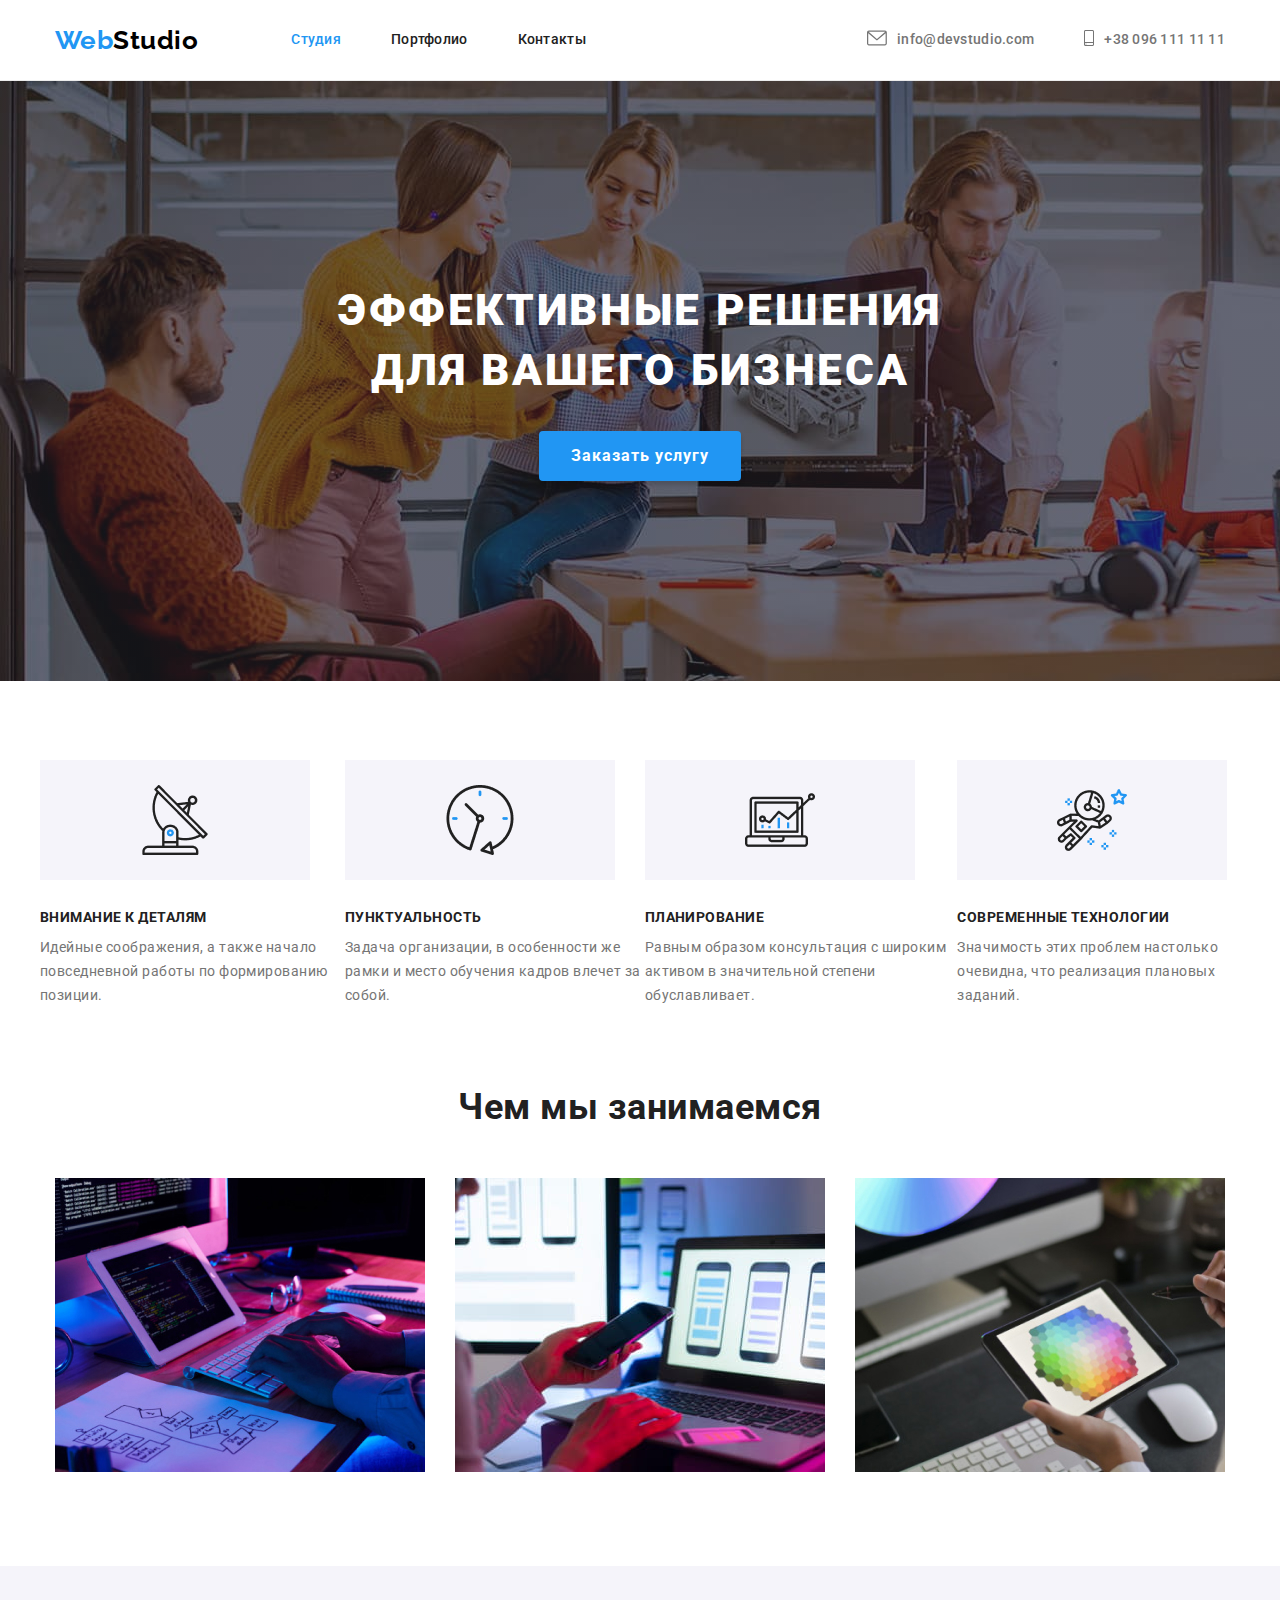
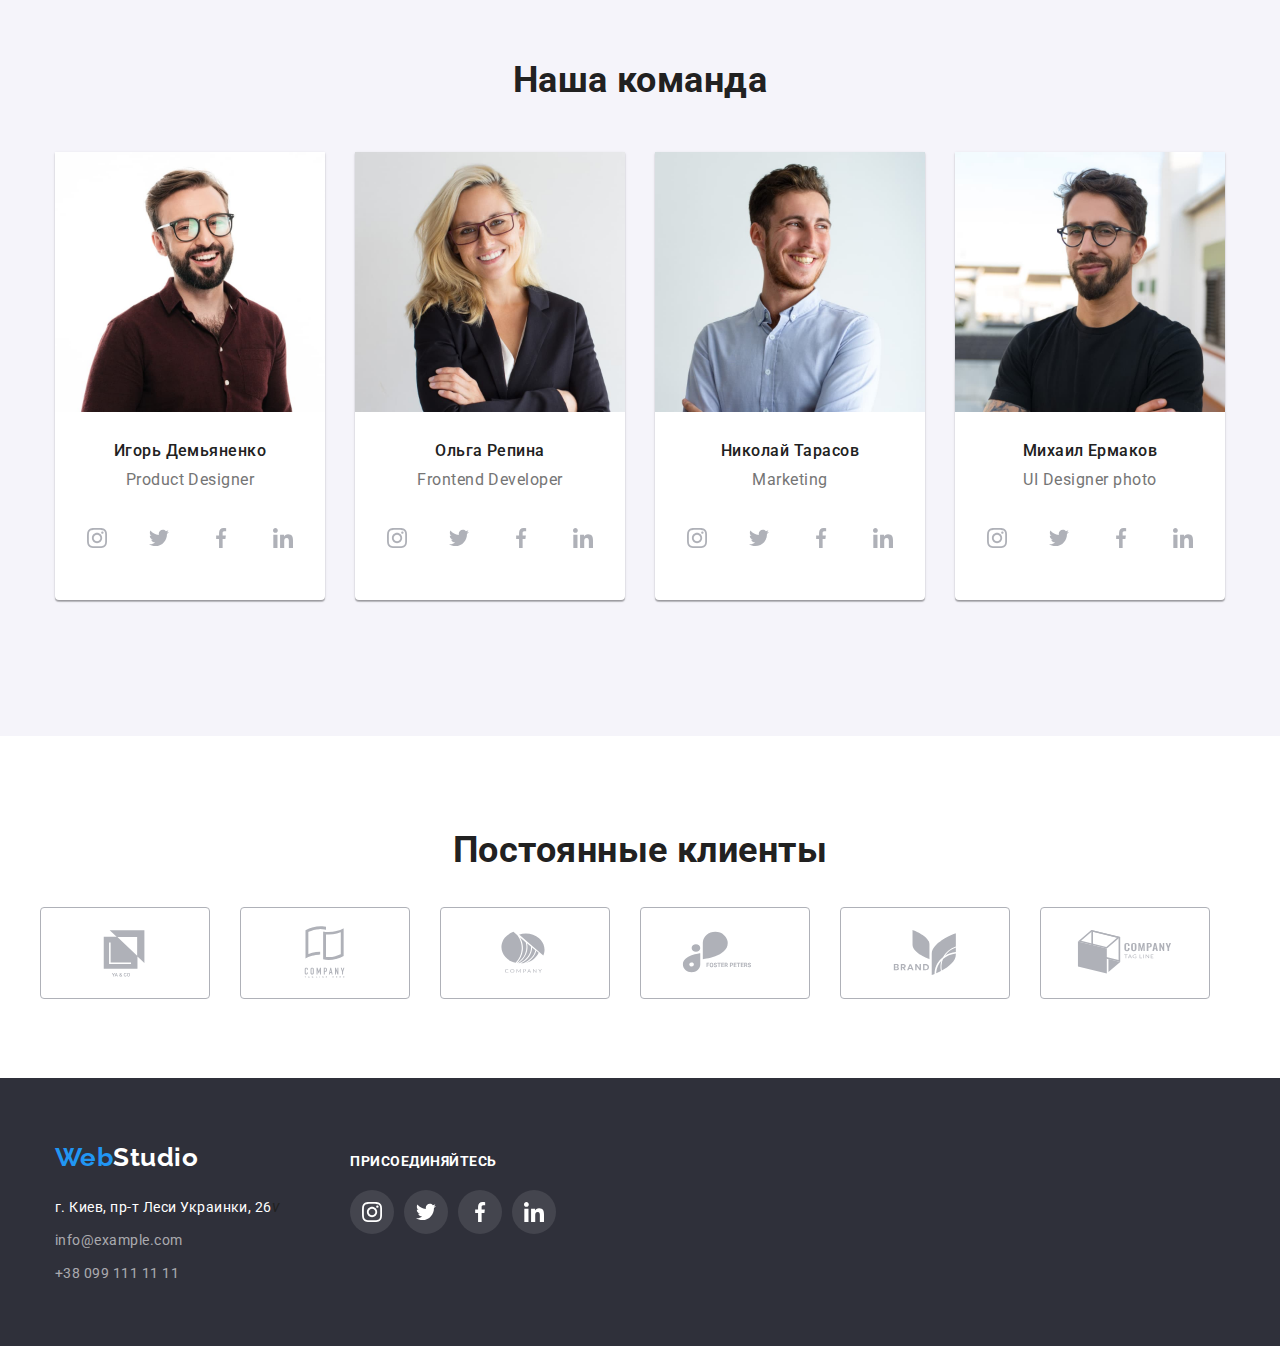
==== index.html @ 1239b646 "Initial commit" ====
<!DOCTYPE html>
<html lang="ru">
  <head>
    <meta charset="UTF-8" />
    <meta http-equiv="X-UA-Compatible" content="IE=edge" />
    <meta name="viewport" content="width=device-width, initial-scale=1.0" />

    <link rel="preconnect" href="https://fonts.googleapis.com" />
    <link rel="preconnect" href="https://fonts.gstatic.com" crossorigin />
    <link
      href="https://fonts.googleapis.com/css2?family=Raleway:wght@700&family=Roboto:wght@400;500;700;900&display=swap"
      rel="stylesheet"
    />
    <link
      rel="stylesheet"
      href="https://cdnjs.cloudflare.com/ajax/libs/modern-normalize/1.0.0/modern-normalize.min.css"
    />
    <link rel="stylesheet" href="./css/styles.css" />
    <title>goit-markup-hw-04</title>
  </head>

  <body>
    
    <!-- HEADER-->
    <header class="page-header">
      <div class="container main-nav">
        <nav class="main-nav">
          <a href="./" class="logo">
            <!-- <img src="./images/WebStudio.svg" alt="логотип"> -->
            Web<span class="logo-color">Studio</span>
          </a>

          <ul class="side-nav">
            <li class="nav-list">
              <a class="link current" href="./">Студия</a>
            </li>
            <li class="nav-list">
              <a class="link" href="./portfolio.html">Портфолио</a>
            </li>
            <li class="nav-list"><a class="link" href="">Контакты</a></li>
          </ul>
        </nav>
        <ul class="login-nav">
          <li class="item login">
            <a href="mailto:info@devstudio.com" class="login-link">
              <svg width="20" height="16" class="icon-mail">
                <use href="./images/icons.svg#envelope-hover"></use>
              </svg>
            </a>
            <a class="link mail" href="mailto:info@devstudio.com"
              >info@devstudio.com</a
            >
          </li>
          <li class="item login">
            <a href="tel:+380961111111" class="login-link">
              <svg width="10" height="16" class="icon-mail">
                <use href="./images/icons.svg#smartphone"></use>
              </svg>
            </a>
            <a class="link mail" href="tel:+380961111111">+38 096 111 11 11</a>
          </li>
        </ul>
      </div>
    </header>
    <!-- MAIN SECTION-->

    <main>
      <!-- hero -->

      <section class="hero background">
        <div class="container">
          <h1 class="hero-title">Эффективные решения для вашего бизнеса</h1>
          <button class="button primary" type="button">Заказать услугу</button>
          
        </div>
      </section>

      <!-- ADVANTAGES SECTION-->
      <section class="advantages section">
        <h2 hidden>Преемущества</h2>
        <div class="container">
          <ul class="advatages-list">
            <li class="item-adv-list">
              <h3 class="advantages-title">Внимание к деталям</h3>
              <p class="advantages-par">
                Идейные соображения, а также начало повседневной работы по
                формированию позиции.
              </p>
            </li>
            <li class="item-adv-list time">
              <h3 class="advantages-title">Пунктуальность</h3>
              <p class="advantages-par">
                Задача организации, в особенности же рамки и место обучения
                кадров влечет за собой.
              </p>
            </li>
            <li class="item-adv-list diagram">
              <h3 class="advantages-title">Планирование</h3>
              <p class="advantages-par">
                Равным образом консультация с широким активом в значительной
                степени обуславливает.
              </p>
            </li>
            <li class="item-adv-list cosmos">
              <h3 class="advantages-title">Современные технологии</h3>
              <p class="advantages-par">
                Значимость этих проблем настолько очевидна, что реализация
                плановых заданий.
              </p>
            </li>
          </ul>
        </div>
      </section>

      <!-- pictures section-->

      <section class="do section">
        <div class="container">
          <h2 class="section-title">Чем мы занимаемся</h2>
          <ul class="section-list">
            <li class="item">
              <img src="./images/box1.jpg" width="370" alt="кодинг" />
            </li>
            <li class="item">
              <img src="./images/box2.jpg" width="370" alt="Планирование" />
            </li>
            <li class="item">
              <img src="./images/box3.jpg" width="370" alt="дизайн" />
            </li>
          </ul>
        </div>
      </section>

      <!-- team section-->

      <section class="team section">
        <div class="container">
          <h2 class="section-title">Наша команда</h2>
          <ul class="team-list">
            <li class="team-item">
              <img
                src="./images/photo1.jpg"
                width="270"
                height="260"
                alt="фото дизайнера"
              />
              <div class="team-card">
                <h3 class="team-title">Игорь Демьяненко</h3>
                <p class="team-par">Product Designer</p>
                <ul class="team-list">
                  <li class="team-list-item"> 
                    <a href="" class ="team-link">
                    <svg width = "20" height = "20" class="team-soc-icons">
                    <use class="team-icon" href="./images/icons.svg#instagram-2"></use>
                  </svg
                  ></a>
                </li>
                <li class="team-list-item">
                <a href="" class ="team-link">
                  <svg width = "20" height = "20" class="team-soc-icons">
                  <use class="team-icon" href="./images/icons.svg#twitter-1"></use>
                </svg
                ></a>
              </li>
              <li class="team-list-item">
              <a href="" class ="team-link">
                <svg width = "20" height = "20" class="team-soc-icons">
                <use class="team-icon" href="./images/icons.svg#facebook-1"></use>
              </svg
              ></a>
            </li>
            <li class="team-list-item">
            <a href="" class ="team-link">
              <svg width = "20" height = "20" class="team-soc-icons">
              <use class="team-icon" href="./images/icons.svg#linkedin-1"></use>
            </svg
            ></a>
          </li>
                </ul>            
                
              </div>
            </li>

            <li class="team-item">
              <img
                src="./images/photo2.jpg"
                width="270"
                alt="фото фрон-ендера"
              />
              <div class="team-card">
                <h3 class="team-title">Ольга Репина</h3>
                <p class="team-par">Frontend Developer</p>
                <ul class="team-list">
                  <li class="team-list-item"> 
                    <a href="" class ="team-link">
                    <svg width = "20" height = "20" class="team-soc-icons">
                    <use class="team-icon" href="./images/icons.svg#instagram-2"></use>
                  </svg
                  ></a>
                </li>
                <li class="team-list-item">
                <a href="" class ="team-link">
                  <svg width = "20" height = "20" class="team-soc-icons">
                  <use class="team-icon" href="./images/icons.svg#twitter-1"></use>
                </svg
                ></a>
              </li>
              <li class="team-list-item">
              <a href="" class ="team-link">
                <svg width = "20" height = "20" class="team-soc-icons">
                <use class="team-icon" href="./images/icons.svg#facebook-1"></use>
              </svg
              ></a>
            </li>
            <li class="team-list-item">
            <a href="" class ="team-link">
              <svg width = "20" height = "20" class="team-soc-icons">
              <use class="team-icon" href="./images/icons.svg#linkedin-1"></use>
            </svg
            ></a>
          </li>
                </ul>    
              </div>
            </li>

            <li class="team-item">
              <img
                src="./images/photo3.jpg"
                width="270"
                alt="фото маркетолога"
              />
              <div class="team-card">
                <h3 class="team-title">Николай Тарасов</h3>
                <p class="team-par">Marketing</p>
                <ul class="team-list">
                  <li class="team-list-item"> 
                    <a href="" class ="team-link">
                    <svg width = "20" height = "20" class="team-soc-icons">
                    <use class="team-icon" href="./images/icons.svg#instagram-2"></use>
                  </svg
                  ></a>
                </li>
                <li class="team-list-item">
                <a href="" class ="team-link">
                  <svg width = "20" height = "20" class="team-soc-icons">
                  <use class="team-icon" href="./images/icons.svg#twitter-1"></use>
                </svg
                ></a>
              </li>
              <li class="team-list-item">
              <a href="" class ="team-link">
                <svg width = "20" height = "20" class="team-soc-icons">
                <use class="team-icon" href="./images/icons.svg#facebook-1"></use>
              </svg
              ></a>
            </li>
            <li class="team-list-item">
            <a href="" class ="team-link">
              <svg width = "20" height = "20" class="team-soc-icons">
              <use class="team-icon" href="./images/icons.svg#linkedin-1"></use>
            </svg
            ></a>
          </li>
                </ul>            
                
              </div>
            </li>

            <li class="team-item">
              <img
                src="./images/photo4.jpg"
                width="270"
                alt="фото интерфейс дизайнера"
              />
              <div class="team-card">
                <h3 class="team-title">Михаил Ермаков</h3>
                <p class="team-par">UI Designer photo</p>
                <ul class="team-list">
                  <li class="team-list-item"> 
                    <a href="" class ="team-link">
                    <svg width = "20" height = "20" class="team-soc-icons">
                    <use class="team-icon" href="./images/icons.svg#instagram-2"></use>
                  </svg
                  ></a>
                </li>
                <li class="team-list-item">
                <a href="" class ="team-link">
                  <svg width = "20" height = "20" class="team-soc-icons">
                  <use class="team-icon" href="./images/icons.svg#twitter-1"></use>
                </svg
                ></a>
              </li>
              <li class="team-list-item">
              <a href="" class ="team-link">
                <svg width = "20" height = "20" class="team-soc-icons">
                <use class="team-icon" href="./images/icons.svg#facebook-1"></use>
              </svg
              ></a>
            </li>
            <li class="team-list-item">
            <a href="" class ="team-link">
              <svg width = "20" height = "20" class="team-soc-icons">
              <use class="team-icon" href="./images/icons.svg#linkedin-1"></use>
            </svg
            ></a>
          </li>
                </ul>            
                
              </div>
              
            </li>
          </ul>
        </div>
      </section>
    </main>

   
    <!-- clients -->

    <section class="clients section">
      <div class="container">
        <h2 class="section-title">Постоянные клиенты</h2>
        <ul class="clients-list">
          <li class="clients-list-item">
            <a class="clients-link" href=""
              ><svg class = "clients-logo-icon" width="106" height="60">
                <use href="images/icons.svg#logo"></use></svg
            ></a>
          </li>
          <li class="clients-list-item">
            <a class="clients-link" href=""
              ><svg class = "clients-logo-icon" width="106" height="60">
                <use href="images/icons.svg#logo-1"></use></svg
            ></a>
          </li>
          <li class="clients-list-item">
            <a class="clients-link" href=""
              ><svg class = "clients-logo-icon" width="106" height="60">
                <use href="images/icons.svg#logo-2"></use></svg
            ></a>
          </li>
          <li class="clients-list-item">
            <a class="clients-link" href=""
              ><svg class = "clients-logo-icon" width="106" height="60">
                <use href="images/icons.svg#logo-3"></use></svg
            ></a>
          </li>
          <li class="clients-list-item">
            <a class="clients-link" href=""
              ><svg class = "clients-logo-icon" width="106" height="60">
                <use href="images/icons.svg#logo-4"></use></svg
            ></a>
          </li>
          <li class="clients-list-item">
            <a class="clients-link" href=""
              ><svg class = "clients-logo-icon" width="106" height="60">
                <use href="images/icons.svg#logo-5"></use></svg
            ></a>
          </li>
        </ul>
      </div>
    </section>

    <!-- adress section-->

    <footer class="footer">
      <div class="container footer-address">
        <div class="foooter-address-cont">
          <a class="footer-logo" href="/">
            Web<span class="footer-color">Studio</span>
            <!-- <img src="./images/WebStudio.svg" alt="logo"> -->
          </a>
          <address>
            <ul class="footer-title">
              <li class="footer-list">
                <a
                  class="link"
                  href="https://goo.gl/maps/xrUxvXRaoUCYZm5W7"
                  target="_blank"
                  rel="noopener noreferrer"
                >
                  г. Киев, пр-т Леси Украинки, 26</a
                >v
              </li>
              <li class="footer-list">
                <a class="link mail-footer" href="mailto:info@example.com"
                  >info@example.com</a
                >
              </li>
              <li class="footer-list">
                <a class="link mail-footer" href="tel:+380991111111"
                  >+38 099 111 11 11</a
                >
              </li>
            </ul>
          </address>
        </div>
        <div class="footer-soc">        
          <h3 class="advantages-title white">присоединяйтесь</h3>
          <ul class="footer-soc-list">
            <li class="footer-soc-item">
              <a class="footer-soc-link" href="">
                <svg class="footer-soc-icon white" width = "20">
                  <use href = "images/icons.svg#instagram-2"></use>
                </svg>
              </a>
            </li>
            <li class="footer-soc-item">
              <a class="footer-soc-link" href="">
                <svg class="footer-soc-icon white" width = "20">
                  <use href = "images/icons.svg#twitter-1"></use>
                </svg>
              </a>
            </li>
            <li class="footer-soc-item">
              <a class="footer-soc-link" href="">
                <svg class="footer-soc-icon white" width = "20">
                  <use href = "images/icons.svg#facebook-1"></use>
                </svg>
              </a>
            </li>
            <li class="footer-soc-item">
              <a class="footer-soc-link" href="">
                <svg class="footer-soc-icon white" width = "20">
                  <use href = "images/icons.svg#linkedin-1"></use>
                </svg>
              </a>
            </li>
          </ul>
        </div>
        
      </div>
  
    </footer>
  </body>
</html>
---- css/styles.css ----
:root {
  --primary-text-color: #212121;
  --accent-color: #2196f3;
  --secondary-text-color: #757575;
  --banner-color: #2f303a;
  --secondary-banner-color: #f5f4fa;
  --unactive-color: #AFB1B8;
  
}

::selection {
  color: #ffffff;
  background-color: #2196f3;
}

body {
  background-color: #ffffff;
  color: var(--primary-text-color);
  font-family: 'Roboto', sans-serif;
  letter-spacing: 0.03em;
}

ul {
  list-style: none;
  padding: 0;
  margin: 0;
}

h1,
h2,
h3,
h4,
h5,
h6,
p {
  margin: 0;
  padding: 0;
}

img {
  display: block;
}

.link {
  text-decoration: none;
}

.container {
  width: 1200px;
  margin-left: 0;
  margin-right: 0;
  margin: auto;
  padding-right: 15px;
  padding-left: 15px;
}


.section {
  padding-bottom: 94px;
  padding-top: 94px;
}

img {
  display: block;
}

/* site nav */

.page-header {
  border-bottom: 1px solid #ececec;
}

.background {
  margin-right: 0;
  margin-left: 0;
  margin: auto;
  max-width: 1600px;
  height: 600px;
  background-image: linear-gradient(
      rgba(47, 48, 58, 0.4),
      rgba(47, 48, 58, 0.4)
    ),
    url(../images/team-banner.jpg);
}

.main-nav {
  display: flex;
  align-items: center;
}

.side-nav {
  display: flex;
  margin-left: 93px;
}

.side-nav .nav-list + .nav-list {
  margin-left: 50px;
}

.side-nav .link {
  display: block;

  color: var(--primary-text-color);
  text-decoration: none;
  font-size: 14px;
  font-weight: 500;
  line-height: 1.14;
  letter-spacing: 0.02em;
  padding-top: 32px;
  padding-bottom: 32px;
}

.side-nav .link.current {
  color: var(--accent-color);
}

.side-nav .link:hover,
.link:focus {
  color: var(--accent-color);
}

/* login-nav */

.login-nav {
  display: flex;
  margin-left: auto;
  align-items: center;
}

.login-nav .item + .item {
  margin-left: 50px;
}

.login-nav .mail {
  color: var(--secondary-text-color);
  text-decoration: none;
  font-weight: 500;
  font-size: 14px;
  line-height: 1.14;
  letter-spacing: 0.02em;
}


.login-nav .link:hover,
.login-nav .link:focus {
  color: var(--accent-color);
  fill: #2196f3;
}

.login-link:hover .icon-mail,
.login-link:focus .icon-mail {
  fill: var(--accent-color);
}

  .login-nav > .item {
    display: flex;
    align-items: center;
  }
  
  .login-nav .link {
    padding-top: 22px;
    padding-bottom: 22px;
  }
  
.login-link {
  margin-right: 10px;
}


/* HERO */

.background {
  margin-right: 0;
  margin-left: 0;
  margin: auto;
  max-width: 1600px;
  height: 600px;
  background-image: linear-gradient(
      rgba(47, 48, 58, 0.4),
      rgba(47, 48, 58, 0.4)
    ),
    url(../images/team-banner.jpg);
}

.hero {
  text-align: center;
  padding-top: 200px;
  padding-bottom: 200px;
  margin-top: 0px;
  margin-bottom: 0px;
}

.hero-title {
  max-width: 696px;

  color: #ffffff;
  font-weight: 900;
  font-size: 44px;
  line-height: 1.36;
  text-align: center;
  letter-spacing: 0.06em;
  text-transform: uppercase;
  margin: 0 auto;
}





.icon-mail {
  fill: var(--secondary-text-color);
}


/* advantages */

.item-adv-list::before {
  content: '';
  display: flex;
  background-color: #f5f4fa;
  width: 270px;
  height: 120px;
  margin-bottom: 30px;
  background-image: url(../images/antenna.png);
  background-size: 70px;
  background-repeat: no-repeat;
  background-position: center;
}

.item-adv-list.diagram::before {
  background-image: url(../images/diagram.png);
}

.item-adv-list.time::before {
  background-image: url(../images/clock.png);
}

.item-adv-list.cosmos::before {
  background-image: url(../images/astronaut.png);
}

.advatages-list {
  display: flex;
  margin: -15px;
}

.advatages-list .item {
  /* margin-right: 30px; */
  max-height: 101px;

  width: calc((100% - 3 * 30px) / 4);
  margin: 15px;
  /* background-color: tomato; */
}

.advantages-title {
  color: var(--primary-text-color);
  font-weight: 700;
  font-size: 14px;
  line-height: 1.14;
  text-transform: uppercase;
}

.advantages-par {
  color: var(--secondary-text-color);
  font-size: 14px;
  line-height: 1.71;
  margin-top: 10px;
}

/* what we do section */

.do {
  padding-top: 0;
}

.section-title {
  font-weight: 700;
  font-size: 36px;
  line-height: 1.16;
  text-align: center;
  margin-bottom: 50px;
}

.section-list {
  display: flex;
}


.section-list {
  display: flex;
  margin: -15px;
}

 .section-list .item {
  width: calc((100% - 2 * 30px) / 3);
  margin: 15px;
}

/* team */

.team {
  background-color: var(--secondary-banner-color);
  /* filter: drop-shadow(0px 4px 4px rgba(0, 0, 0, 0.25)); */
}

.team .team-item {
  background-color: #ffffff;
  box-shadow: 0px 1px 3px rgba(0, 0, 0, 0.12), 0px 1px 1px rgba(0, 0, 0, 0.14),
    0px 2px 1px rgba(0, 0, 0, 0.2);
  border-radius: 0px 0px 4px 4px;
}

.team-list {
  display: flex;
  justify-content: center;
  margin-top: 28px;
  margin-bottom: 42px;

}
.team-list-item + .team-list-item {
  margin-left: 22px;
}

.team-link{
  display: flex;
  align-items: center;
  justify-content: center;
  background-color: transparent;
  width: 40px;
  height: 40px;
  border-radius: 50%;
}

.team-link:hover,
.team-link:focus{
  background-color: var(--accent-color);
}

.team-link:hover .team-soc-icons {
  fill: #ffffff;
}

.team-list .team-item + .team-item {
  margin-left: 30px;
}

.team-title {
  color: var(--primary-text-color);

  font-weight: 500;
  font-size: 16px;
  line-height: 1.18;
  text-align: center;
  margin-bottom: 10px;
}

.team-par {
  color: var(--secondary-text-color);
  font-size: 16px;
  line-height: 1.18;
  text-align: center;
}

.team-card {
  padding-top: 30px;
  /* padding-bottom: 30px; */
}

.team-icon {
  fill: var(--unactive-color);
}

.team-link:hover .team-icon,
.team-link:focus .team-icon {
  fill: #ffffff;
}


/* clients */

.clients-list {
  display: flex;
  margin: -15px;
  /* margin-right: 215px;
  margin-left: 215px; */
 

}

.clients-list-item {
  /* border: 1px solid #AFB1B8;
  border-radius: 4px; */
  flex-basis: calc(100% - (5*30px) / 6);
  /* margin: 15px; */
  /* padding: 16px 32px; */
}

.clients-link {
  display: flex;
  border: 1px solid #AFB1B8;
  border-radius: 4px;
  width: 170px;
  height: 92px;
  justify-content: center;
  align-items: center;
}


.clients-logo-icon {
  fill: var(--unactive-color);
}

.clients-link:hover .clients-logo-icon,
.clients-link:focus .clients-logo-icon {
  fill: var(--accent-color);
  transform: scale(1.05);
}

.clients-link:hover,
.clients-link:focus  {
  display: flex;
  border: 1px solid var(--accent-color);
  border-radius: 4px;
  width: 170px;
  height: 92px;
}

/* footer */

.footer {
  background-color: var(--banner-color);
}

.footer {
  padding-top: 60px;
  padding-bottom: 60px;
}

.footer-address {
  display: flex;
  align-items: baseline;
}

.footer-logo {
  display: inline-block;
  color: var(--accent-color);

  text-decoration: none;
  font-family: 'Raleway';
  font-weight: 700;
  font-size: 26px;
  line-height: 1.49;
  margin-bottom: 20px;
}

.footer-color {
  color: #ffffff;

  text-decoration: none;
  font-family: 'Raleway';
  font-weight: 700;
  font-size: 26px;
  line-height: 1.19;
}

.foooter-address-cont{
  margin-right: 70px;
}

.footer-title .link:hover,
.footer-title .link:focus {
  color: var(--accent-color);
}


.footer-title .link {
  color: #ffffff;

  text-decoration: none;
  font-style: normal;
  font-size: 14px;
  line-height: 1.71;
}



.footer-title .footer-list + .footer-list {
  margin-top: 9px;
}

.footer-title .mail-footer {
  color: rgba(255, 255, 255, 0.6);
}

.white {
color: #ffffff;
fill: #ffffff;
}

.footer-soc-list{
  display: flex;
}


.footer-soc-item {
  display: flex;
  margin-top: 20px;
}

.footer-soc-link{
  display: flex;
  width: 44px;
  height: 44px;
  background-color: rgba(255, 255, 255, 0.1);
  border-radius: 50%;
  justify-content: center;
  align-items: center;
  }

.footer-soc-link:hover,
.footer-soc-link:focus {
background-color: var(--accent-color);
}

  .footer-soc-item + .footer-soc-item {
    margin-left: 10px;
  }
  

.footer-soc-link + .footer-soc-link {
    margin-left: 10px;
  }



/* portfolio css */

/* button-nav */

.button-nav {
  display: flex;
  justify-content: center;
  margin-bottom: 50px;
}

.button-nav .item + .item {
  margin-left: 8px;
}

/* image section */

.card {
  border: 1px solid #eeeeee;
  padding: 24px 20px;
  border-top: 0;
}


.flex-item:hover,
.flex-item:hover {
  box-shadow: 0px 1px 1px rgba(0, 0, 0, 0.12), 0px 4px 4px rgba(0, 0, 0, 0.06), 1px 2px 6px rgba(0, 0, 0, 0.16);

}


.image-title {
  color: var(--primary-text-color);

  font-weight: 700;
  font-size: 18px;
  line-height: 2;
  letter-spacing: 0.06em;
  margin-bottom: 4px;
}

.image-subtitle {
  color: var(--secondary-text-color);

  font-size: 16px;
  line-height: 1.88;
}

.image-list {
  display: flex;
  flex-wrap: wrap;
  margin: -15px;
}

.image-list .flex-item {
  flex-basis: (100% / 9 - 240px) ;
  /* background-color: tomato; */
  margin: 15px;
}

/* logo */

.logo {
  color: var(--accent-color);

  text-decoration: none;
  font-family: 'Raleway';
  font-weight: 700;
  font-size: 26px;
  line-height: 1.19;
}

.logo-color {
  color: #000000;
}

/* buttons */

.button {
  background-color: var(--accent-color);
  color: #ffffff;
  box-shadow: 0px 4px 4px rgba(0, 0, 0, 0.15);
  border-radius: 4px;
  border: 0;

  height: 50px;
  min-width: 200px;
  padding: 10px 32px 10px 32px;
  vertical-align: middle;
  text-align: center;
  margin: 0 auto;
  margin-top: 30px;

  font-weight: 700;
  font-size: 16px;
  line-height: 1.88;
  letter-spacing: 0.06em;
}

.button-secondary {
  padding: 6px 22px;

  font-family: 'Roboto';
  font-style: normal;
  font-weight: 500;
  font-size: 16px;
  line-height: 1.62;
  text-align: center;
  letter-spacing: 0.03em;
  background: #f5f4fa;
  border-radius: 4px;
  border: 0;
}

.primary:hover,
.primary:focus {
  background-color: #188ce8;
  cursor: pointer;
}

.button-secondary:hover,
.button-secondary:focus {
  background-color: var(--accent-color);
  color: #ffffff;
  cursor: pointer;
  box-shadow: 0px 3px 1px rgba(0, 0, 0, 0.1), 0px 1px 2px rgba(0, 0, 0, 0.08), 0px 2px 2px rgba(0, 0, 0, 0.12);
}
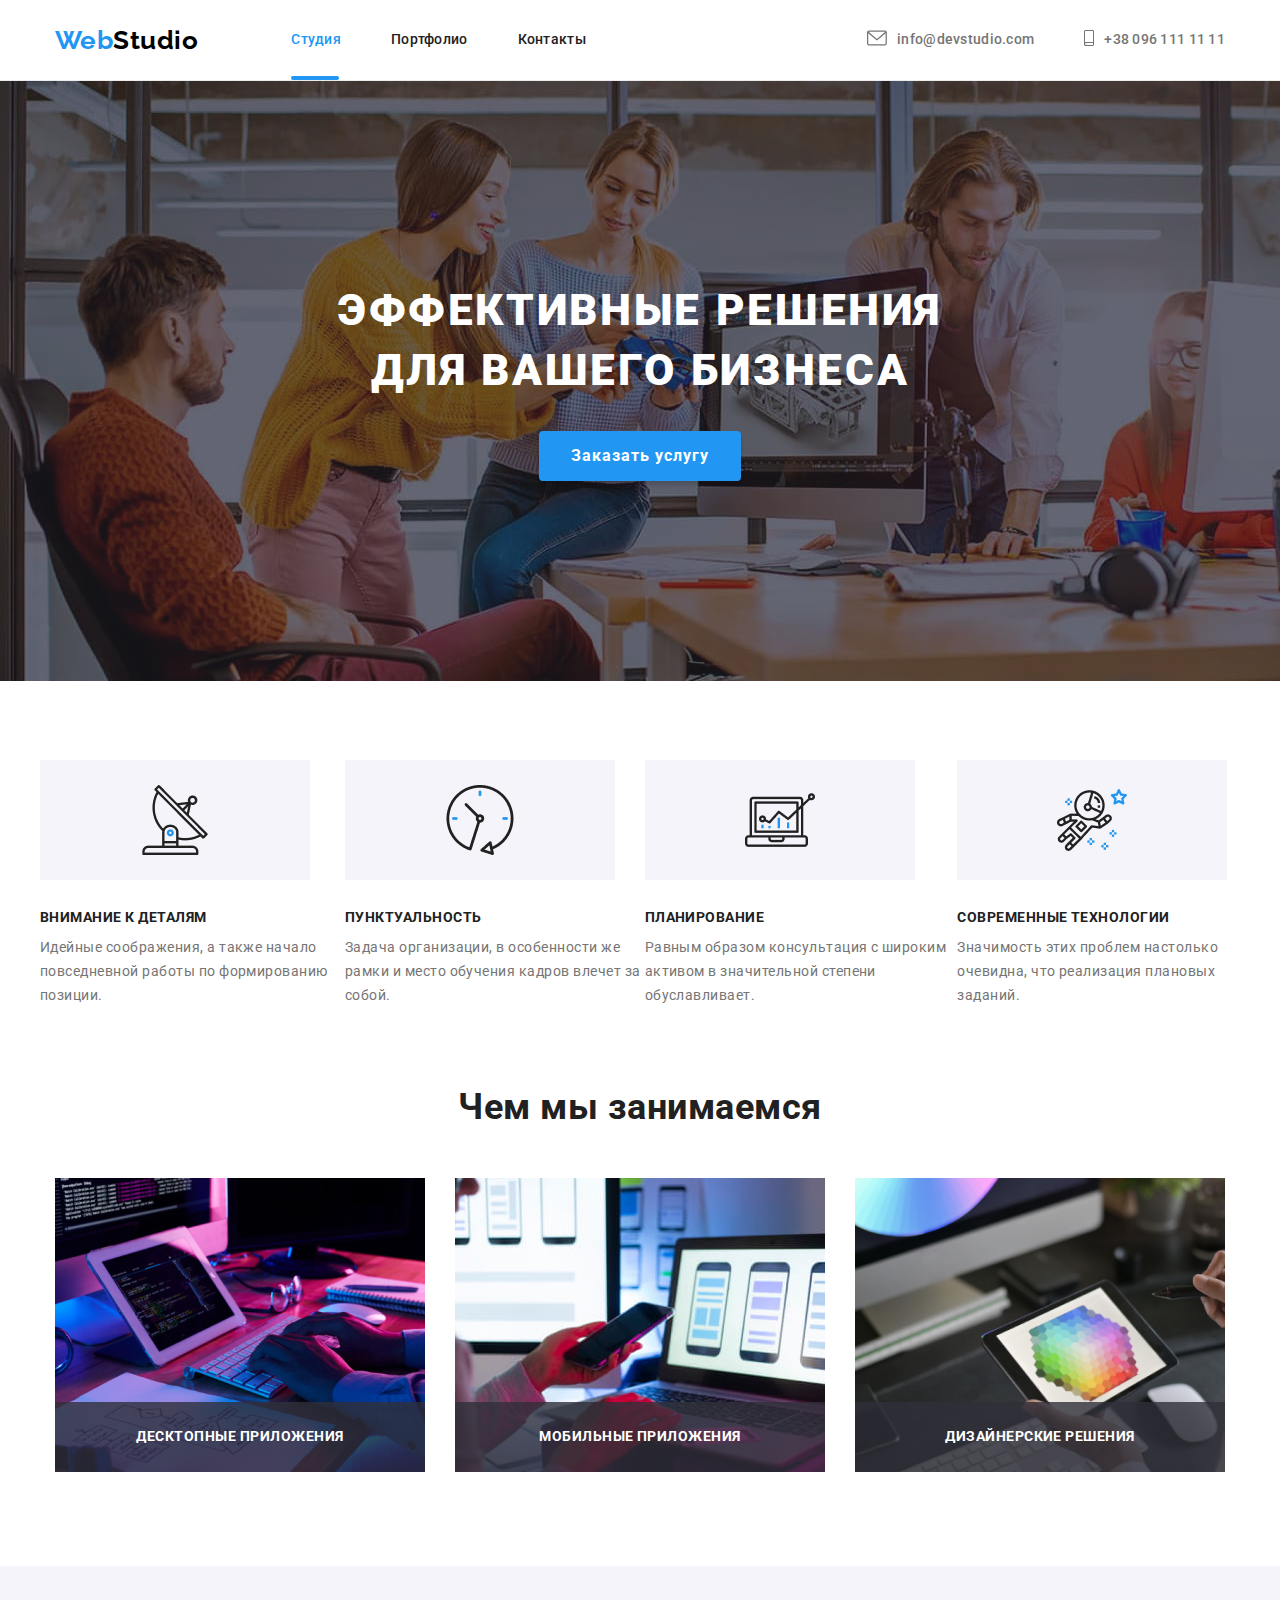
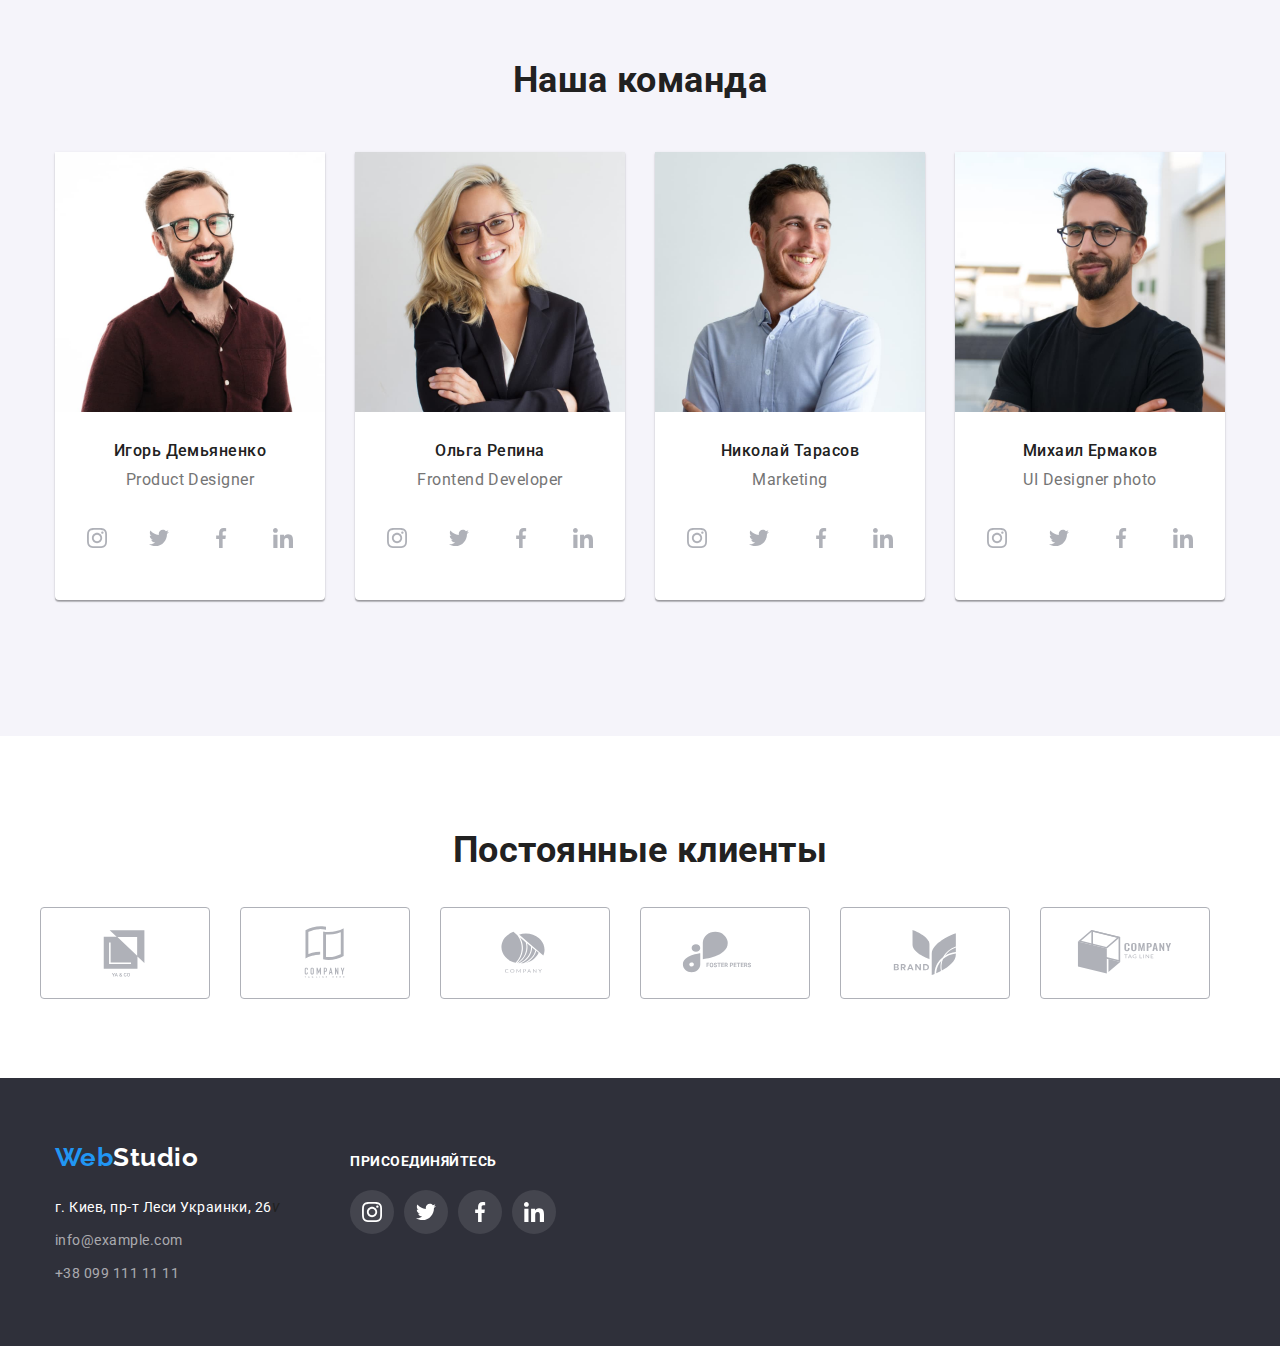
==== commit 4981f3eb: "11" ====
--- a/index.html
+++ b/index.html
@@ -20,6 +20,11 @@
   </head>
 
   <body>
+
+    <div class="modal">
+      <div class="backdrop is-hidden">
+        <div class="modal-window">Lorem ipsum dolor sit amet.</div>
+      </div>
     
     <!-- HEADER-->
     <header class="page-header">
@@ -32,7 +37,7 @@
 
           <ul class="side-nav">
             <li class="nav-list">
-              <a class="link current" href="./">Студия</a>
+              <a class="link current studio" href="./">Студия</a>
             </li>
             <li class="nav-list">
               <a class="link" href="./portfolio.html">Портфолио</a>
@@ -65,52 +70,56 @@
     <!-- MAIN SECTION-->
 
     <main>
+     
       <!-- hero -->
 
-      <section class="hero background">
-        <div class="container">
-          <h1 class="hero-title">Эффективные решения для вашего бизнеса</h1>
-          <button class="button primary" type="button">Заказать услугу</button>
-          
-        </div>
-      </section>
-
-      <!-- ADVANTAGES SECTION-->
-      <section class="advantages section">
-        <h2 hidden>Преемущества</h2>
-        <div class="container">
-          <ul class="advatages-list">
-            <li class="item-adv-list">
-              <h3 class="advantages-title">Внимание к деталям</h3>
-              <p class="advantages-par">
-                Идейные соображения, а также начало повседневной работы по
-                формированию позиции.
-              </p>
-            </li>
-            <li class="item-adv-list time">
-              <h3 class="advantages-title">Пунктуальность</h3>
-              <p class="advantages-par">
-                Задача организации, в особенности же рамки и место обучения
-                кадров влечет за собой.
-              </p>
-            </li>
-            <li class="item-adv-list diagram">
-              <h3 class="advantages-title">Планирование</h3>
-              <p class="advantages-par">
-                Равным образом консультация с широким активом в значительной
-                степени обуславливает.
-              </p>
-            </li>
-            <li class="item-adv-list cosmos">
-              <h3 class="advantages-title">Современные технологии</h3>
-              <p class="advantages-par">
-                Значимость этих проблем настолько очевидна, что реализация
-                плановых заданий.
-              </p>
-            </li>
-          </ul>
-        </div>
-      </section>
+
+   
+  <section class="hero background">
+    <div class="container">
+      <h1 class="hero-title">Эффективные решения для вашего бизнеса</h1>
+      <button class="button primary" type="button">Заказать услугу</button>
+      
+    </div>
+  </section>
+
+  <!-- ADVANTAGES SECTION-->
+  <section class="advantages section">
+    <h2 hidden>Преемущества</h2>
+    <div class="container">
+      <ul class="advatages-list">
+        <li class="item-adv-list">
+          <h3 class="advantages-title">Внимание к деталям</h3>
+          <p class="advantages-par">
+            Идейные соображения, а также начало повседневной работы по
+            формированию позиции.
+          </p>
+        </li>
+        <li class="item-adv-list time">
+          <h3 class="advantages-title">Пунктуальность</h3>
+          <p class="advantages-par">
+            Задача организации, в особенности же рамки и место обучения
+            кадров влечет за собой.
+          </p>
+        </li>
+        <li class="item-adv-list diagram">
+          <h3 class="advantages-title">Планирование</h3>
+          <p class="advantages-par">
+            Равным образом консультация с широким активом в значительной
+            степени обуславливает.
+          </p>
+        </li>
+        <li class="item-adv-list cosmos">
+          <h3 class="advantages-title">Современные технологии</h3>
+          <p class="advantages-par">
+            Значимость этих проблем настолько очевидна, что реализация
+            плановых заданий.
+          </p>
+        </li>
+      </ul>
+    </div>
+  </section>
+ </div>
 
       <!-- pictures section-->
 
@@ -118,14 +127,19 @@
         <div class="container">
           <h2 class="section-title">Чем мы занимаемся</h2>
           <ul class="section-list">
-            <li class="item">
+            <li class="item section-items">
               <img src="./images/box1.jpg" width="370" alt="кодинг" />
-            </li>
-            <li class="item">
+              <div class="section-background"><p class="advantages-title white">Десктопные приложения</p> </div>
+              
+            </li>
+            <li class="item section-items">
               <img src="./images/box2.jpg" width="370" alt="Планирование" />
-            </li>
-            <li class="item">
+              <div class="section-background"><p class="advantages-title white">Мобильные приложения</p> </div>
+              
+            </li>
+            <li class="item section-items">
               <img src="./images/box3.jpg" width="370" alt="дизайн" />
+              <div class="section-background"><p class="advantages-title white">Дизайнерские решения</p> </div>
             </li>
           </ul>
         </div>
--- a/css/styles.css
+++ b/css/styles.css
@@ -112,12 +112,37 @@
 
 .side-nav .link.current {
   color: var(--accent-color);
-}
+  position: relative;
+}
+
 
 .side-nav .link:hover,
 .link:focus {
   color: var(--accent-color);
 }
+
+.side-nav .link.current::after{
+  position: absolute;
+  
+  bottom: 0;
+  left: 0;
+  content: "";
+  background-color: var(--accent-color);
+  width: 78px;height: 4px;
+  border-radius: 2px;
+}
+
+.side-nav .link.current.studio::after {
+  position: absolute;
+  
+  bottom: 0;
+  left: 0;
+  content: "";
+  background-color: var(--accent-color);
+  width: 48px;height: 4px;
+  border-radius: 2px;
+}
+
 
 /* login-nav */
 
@@ -167,6 +192,37 @@
 }
 
 
+.modal {
+  position: relative;
+}
+
+.backdrop {
+  position:absolute;
+  width: 528px;
+  height: 581px;
+  background-color: rgba(0, 0, 0, 0.2);;
+  width: 100%;
+  height: 100%;
+  top:0;
+  left:0;
+}
+
+.modal-window {
+  background-color: #ffffff;
+  width: 528px;
+  height: 581px;
+  position: absolute;
+  left: 50%;
+  top: 50%;
+  transform: translateX(-50%) translateY(-50%);
+}
+
+.backdrop.is-hidden {
+  opacity: 0;
+  pointer-events: none;
+}
+
+
 /* HERO */
 
 .background {
@@ -297,6 +353,22 @@
   margin: 15px;
 }
 
+.section-items {
+  position: relative;
+}
+
+.section-background {
+  position: absolute;
+
+  bottom: 0;
+  left: 0;
+  text-align: center;
+  padding: 27px ;
+  width: 370px;
+  height: 70px;
+  background-color:rgba(47, 48, 58, 0.8);
+}
+
 /* team */
 
 .team {
@@ -581,6 +653,8 @@
   line-height: 1.88;
 }
 
+
+
 .image-list {
   display: flex;
   flex-wrap: wrap;
@@ -592,6 +666,37 @@
   /* background-color: tomato; */
   margin: 15px;
 }
+
+.flex-item {
+  position: relative;
+}
+
+.card-subtitle {
+  position: absolute;
+  top: 0;
+  bottom: 0;
+  width: 370px;
+  height: 294px;
+  padding: 63px 24px;
+  background: rgba(33, 150, 243, 0.9);
+  text-align: center;
+  opacity: 0;
+}
+
+.white-title {
+font-weight: 400;
+font-size: 18px;
+line-height: 1.56;
+letter-spacing: 0.03em;
+color: #ffffff;
+}
+
+
+.flex-item:hover .card-subtitle,
+.flex-item:focus {
+  opacity: 1;
+}
+
 
 /* logo */
 
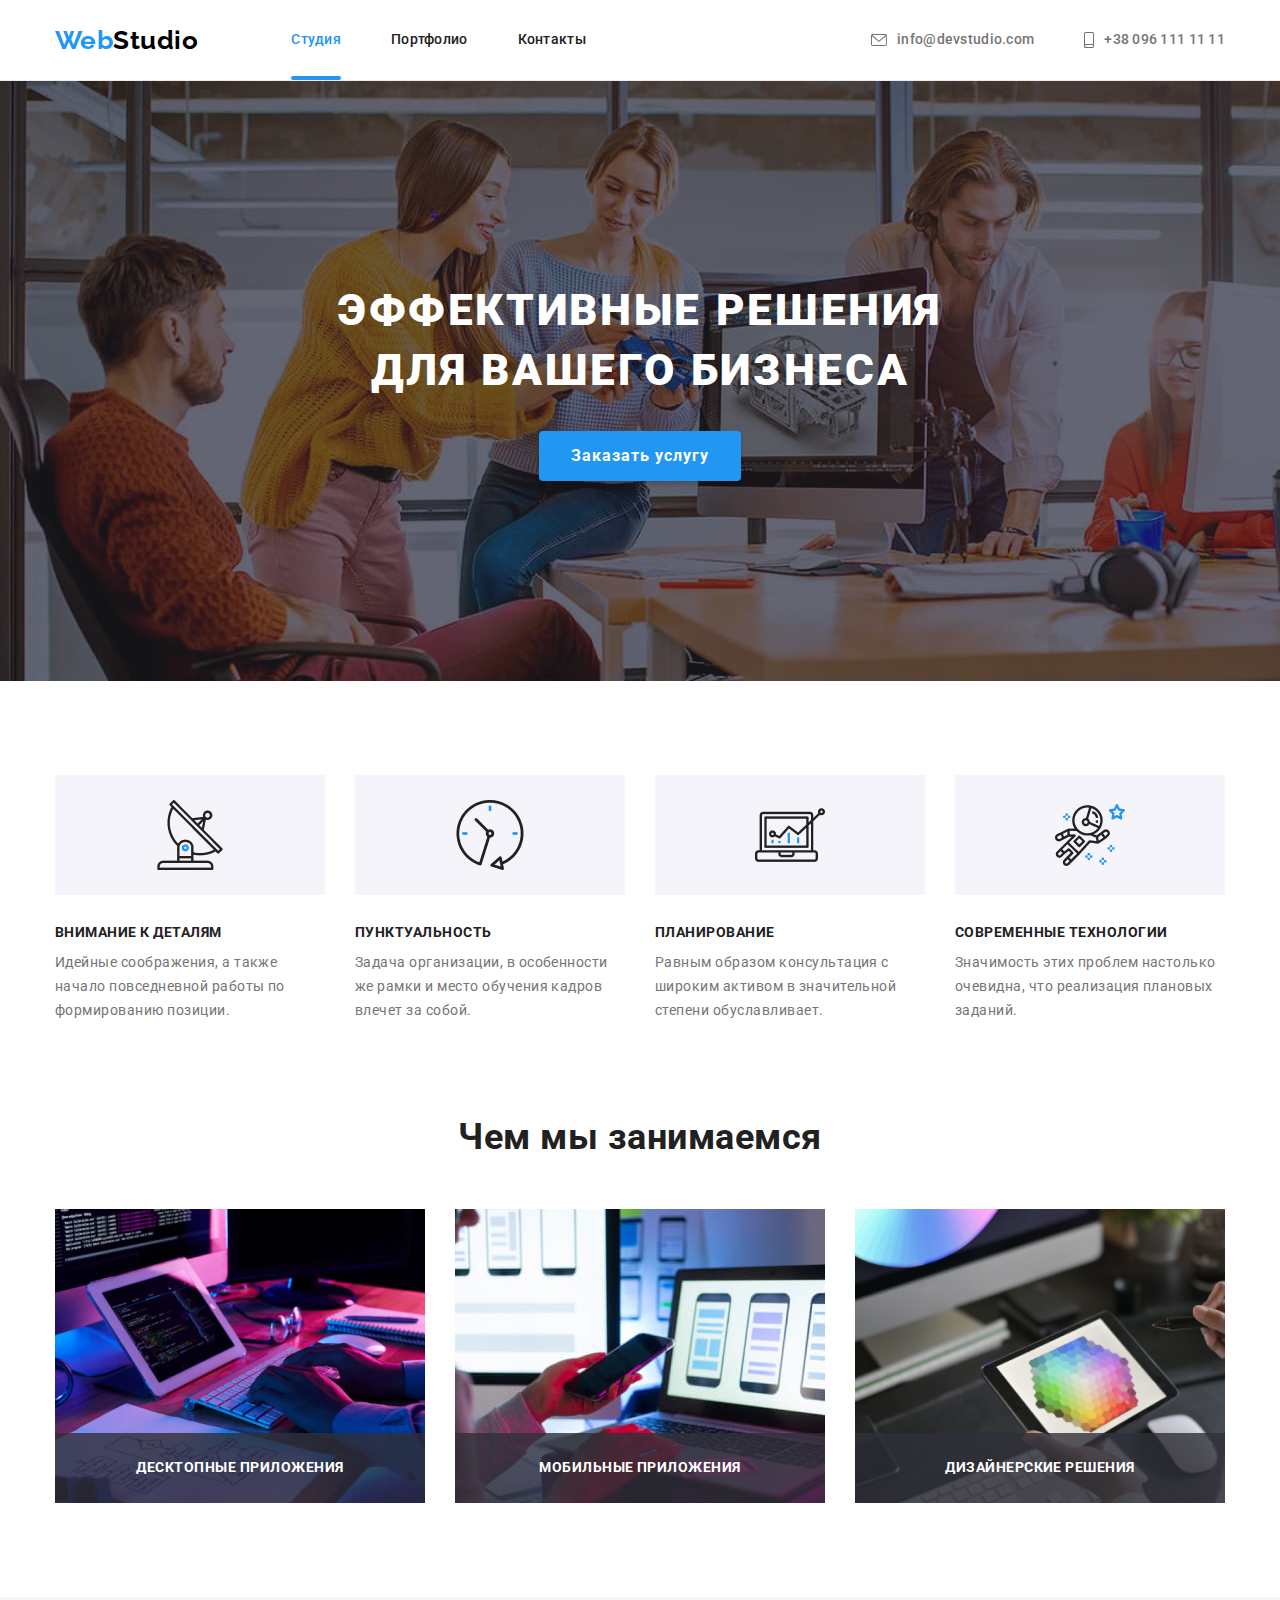
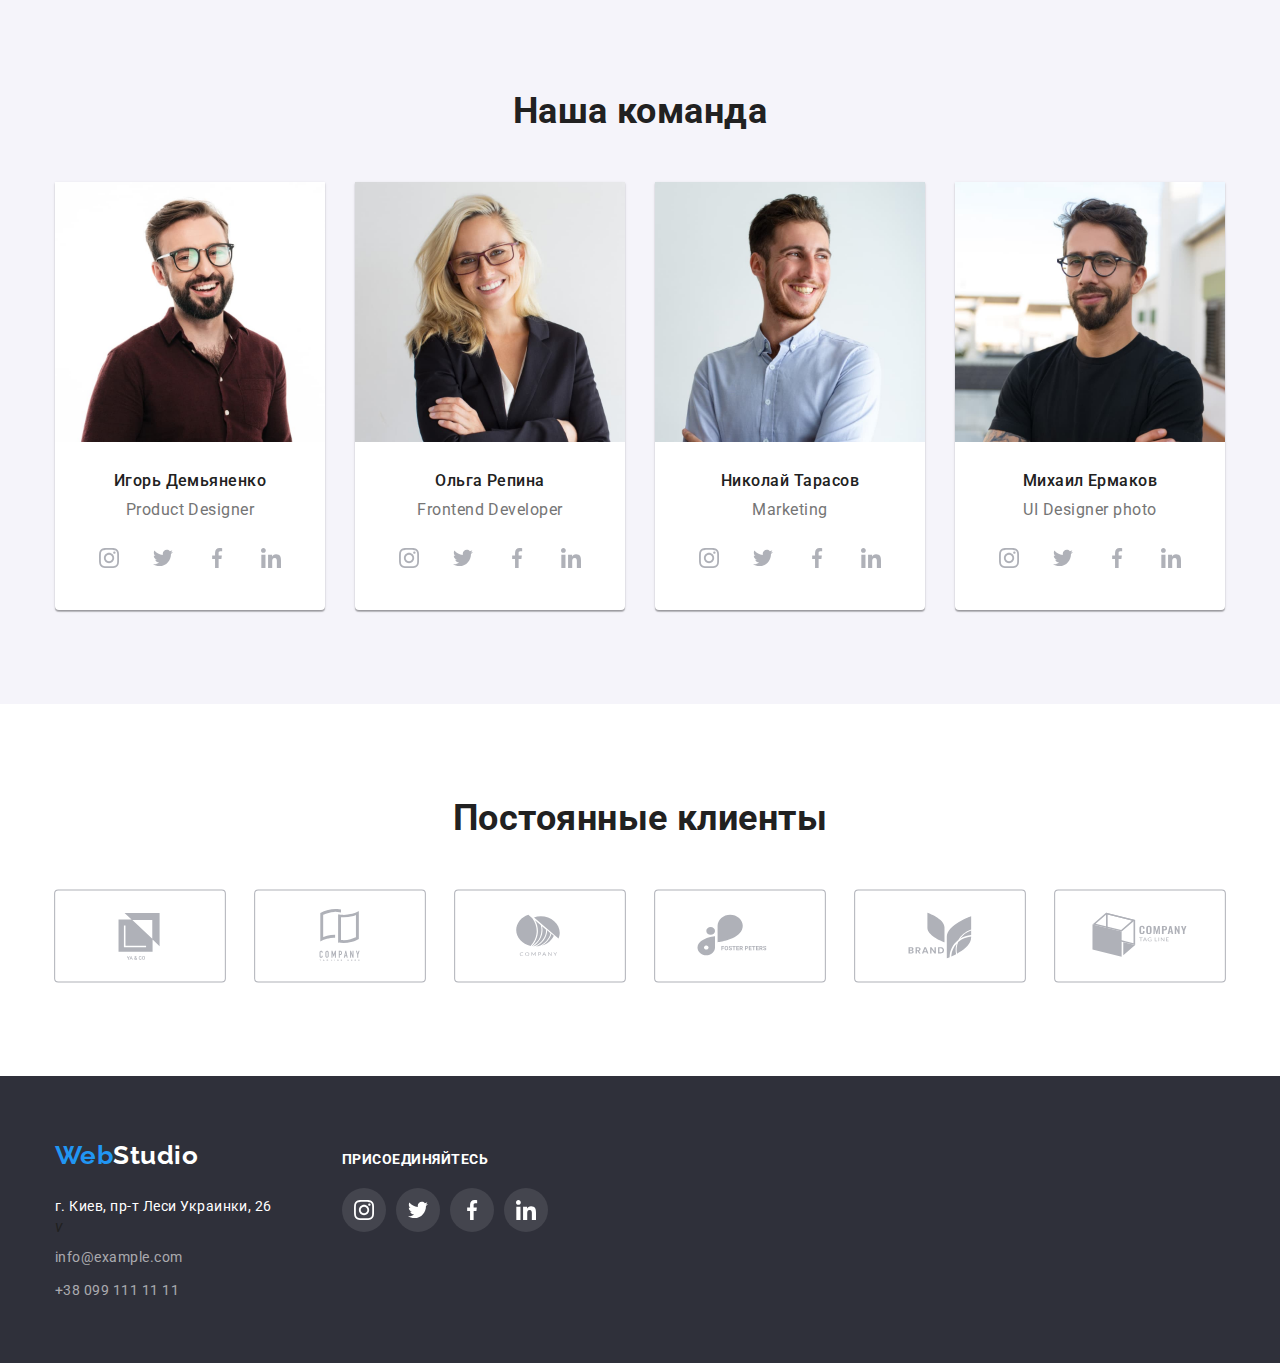
==== commit db66202d: "main" ====
--- a/index.html
+++ b/index.html
@@ -16,16 +16,10 @@
       href="https://cdnjs.cloudflare.com/ajax/libs/modern-normalize/1.0.0/modern-normalize.min.css"
     />
     <link rel="stylesheet" href="./css/styles.css" />
-    <title>goit-markup-hw-04</title>
+    <title>goit-markup-hw-05</title>
   </head>
 
   <body>
-
-    <div class="modal">
-      <div class="backdrop is-hidden">
-        <div class="modal-window">Lorem ipsum dolor sit amet.</div>
-      </div>
-    
     <!-- HEADER-->
     <header class="page-header">
       <div class="container main-nav">
@@ -37,7 +31,7 @@
 
           <ul class="side-nav">
             <li class="nav-list">
-              <a class="link current studio" href="./">Студия</a>
+              <a class="link current" href="./">Студия</a>
             </li>
             <li class="nav-list">
               <a class="link" href="./portfolio.html">Портфолио</a>
@@ -47,22 +41,20 @@
         </nav>
         <ul class="login-nav">
           <li class="item login">
-            <a href="mailto:info@devstudio.com" class="login-link">
-              <svg width="20" height="16" class="icon-mail">
+            <a href="mailto:info@devstudio.com" class="link mail">
+              <svg width="16" height="12" class="icon-mail">
                 <use href="./images/icons.svg#envelope-hover"></use>
               </svg>
-            </a>
-            <a class="link mail" href="mailto:info@devstudio.com"
-              >info@devstudio.com</a
+              info@devstudio.com</a
             >
           </li>
           <li class="item login">
-            <a href="tel:+380961111111" class="login-link">
+            <a href="tel:+380961111111" class="link mail">
               <svg width="10" height="16" class="icon-mail">
                 <use href="./images/icons.svg#smartphone"></use>
               </svg>
-            </a>
-            <a class="link mail" href="tel:+380961111111">+38 096 111 11 11</a>
+              +38 096 111 11 11</a
+            >
           </li>
         </ul>
       </div>
@@ -70,56 +62,53 @@
     <!-- MAIN SECTION-->
 
     <main>
-     
       <!-- hero -->
 
-
-   
-  <section class="hero background">
-    <div class="container">
-      <h1 class="hero-title">Эффективные решения для вашего бизнеса</h1>
-      <button class="button primary" type="button">Заказать услугу</button>
-      
-    </div>
-  </section>
-
-  <!-- ADVANTAGES SECTION-->
-  <section class="advantages section">
-    <h2 hidden>Преемущества</h2>
-    <div class="container">
-      <ul class="advatages-list">
-        <li class="item-adv-list">
-          <h3 class="advantages-title">Внимание к деталям</h3>
-          <p class="advantages-par">
-            Идейные соображения, а также начало повседневной работы по
-            формированию позиции.
-          </p>
-        </li>
-        <li class="item-adv-list time">
-          <h3 class="advantages-title">Пунктуальность</h3>
-          <p class="advantages-par">
-            Задача организации, в особенности же рамки и место обучения
-            кадров влечет за собой.
-          </p>
-        </li>
-        <li class="item-adv-list diagram">
-          <h3 class="advantages-title">Планирование</h3>
-          <p class="advantages-par">
-            Равным образом консультация с широким активом в значительной
-            степени обуславливает.
-          </p>
-        </li>
-        <li class="item-adv-list cosmos">
-          <h3 class="advantages-title">Современные технологии</h3>
-          <p class="advantages-par">
-            Значимость этих проблем настолько очевидна, что реализация
-            плановых заданий.
-          </p>
-        </li>
-      </ul>
-    </div>
-  </section>
- </div>
+      <section class="hero background">
+        <div class="container">
+          <h1 class="hero-title">Эффективные решения для вашего бизнеса</h1>
+          <button class="button primary" type="button" data-modal-open>
+            Заказать услугу
+          </button>
+        </div>
+      </section>
+
+      <!-- ADVANTAGES SECTION-->
+      <section class="advantages section">
+        <h2 hidden>Преемущества</h2>
+        <div class="container">
+          <ul class="advatages-list">
+            <li class="item item-adv-list">
+              <h3 class="advantages-title">Внимание к деталям</h3>
+              <p class="advantages-par">
+                Идейные соображения, а также начало повседневной работы по
+                формированию позиции.
+              </p>
+            </li>
+            <li class="item item-adv-list time">
+              <h3 class="advantages-title">Пунктуальность</h3>
+              <p class="advantages-par">
+                Задача организации, в особенности же рамки и место обучения
+                кадров влечет за собой.
+              </p>
+            </li>
+            <li class="item item-adv-list diagram">
+              <h3 class="advantages-title">Планирование</h3>
+              <p class="advantages-par">
+                Равным образом консультация с широким активом в значительной
+                степени обуславливает.
+              </p>
+            </li>
+            <li class="item item-adv-list cosmos">
+              <h3 class="advantages-title">Современные технологии</h3>
+              <p class="advantages-par">
+                Значимость этих проблем настолько очевидна, что реализация
+                плановых заданий.
+              </p>
+            </li>
+          </ul>
+        </div>
+      </section>
 
       <!-- pictures section-->
 
@@ -129,17 +118,21 @@
           <ul class="section-list">
             <li class="item section-items">
               <img src="./images/box1.jpg" width="370" alt="кодинг" />
-              <div class="section-background"><p class="advantages-title white">Десктопные приложения</p> </div>
-              
+              <div class="section-background">
+                <p class="advantages-title white">Десктопные приложения</p>
+              </div>
             </li>
             <li class="item section-items">
               <img src="./images/box2.jpg" width="370" alt="Планирование" />
-              <div class="section-background"><p class="advantages-title white">Мобильные приложения</p> </div>
-              
+              <div class="section-background">
+                <p class="advantages-title white">Мобильные приложения</p>
+              </div>
             </li>
             <li class="item section-items">
               <img src="./images/box3.jpg" width="370" alt="дизайн" />
-              <div class="section-background"><p class="advantages-title white">Дизайнерские решения</p> </div>
+              <div class="section-background">
+                <p class="advantages-title white">Дизайнерские решения</p>
+              </div>
             </li>
           </ul>
         </div>
@@ -162,36 +155,43 @@
                 <h3 class="team-title">Игорь Демьяненко</h3>
                 <p class="team-par">Product Designer</p>
                 <ul class="team-list">
-                  <li class="team-list-item"> 
-                    <a href="" class ="team-link">
-                    <svg width = "20" height = "20" class="team-soc-icons">
-                    <use class="team-icon" href="./images/icons.svg#instagram-2"></use>
-                  </svg
-                  ></a>
-                </li>
-                <li class="team-list-item">
-                <a href="" class ="team-link">
-                  <svg width = "20" height = "20" class="team-soc-icons">
-                  <use class="team-icon" href="./images/icons.svg#twitter-1"></use>
-                </svg
-                ></a>
-              </li>
-              <li class="team-list-item">
-              <a href="" class ="team-link">
-                <svg width = "20" height = "20" class="team-soc-icons">
-                <use class="team-icon" href="./images/icons.svg#facebook-1"></use>
-              </svg
-              ></a>
-            </li>
-            <li class="team-list-item">
-            <a href="" class ="team-link">
-              <svg width = "20" height = "20" class="team-soc-icons">
-              <use class="team-icon" href="./images/icons.svg#linkedin-1"></use>
-            </svg
-            ></a>
-          </li>
-                </ul>            
-                
+                  <li class="team-list-item">
+                    <a href="" class="team-link">
+                      <svg width="20" height="20" class="team-soc-icons">
+                        <use
+                          class="team-icon"
+                          href="./images/icons.svg#instagram-2"
+                        ></use></svg
+                    ></a>
+                  </li>
+                  <li class="team-list-item">
+                    <a href="" class="team-link">
+                      <svg width="20" height="20" class="team-soc-icons">
+                        <use
+                          class="team-icon"
+                          href="./images/icons.svg#twitter-1"
+                        ></use></svg
+                    ></a>
+                  </li>
+                  <li class="team-list-item">
+                    <a href="" class="team-link">
+                      <svg width="20" height="20" class="team-soc-icons">
+                        <use
+                          class="team-icon"
+                          href="./images/icons.svg#facebook-1"
+                        ></use></svg
+                    ></a>
+                  </li>
+                  <li class="team-list-item">
+                    <a href="" class="team-link">
+                      <svg width="20" height="20" class="team-soc-icons">
+                        <use
+                          class="team-icon"
+                          href="./images/icons.svg#linkedin-1"
+                        ></use></svg
+                    ></a>
+                  </li>
+                </ul>
               </div>
             </li>
 
@@ -205,35 +205,43 @@
                 <h3 class="team-title">Ольга Репина</h3>
                 <p class="team-par">Frontend Developer</p>
                 <ul class="team-list">
-                  <li class="team-list-item"> 
-                    <a href="" class ="team-link">
-                    <svg width = "20" height = "20" class="team-soc-icons">
-                    <use class="team-icon" href="./images/icons.svg#instagram-2"></use>
-                  </svg
-                  ></a>
-                </li>
-                <li class="team-list-item">
-                <a href="" class ="team-link">
-                  <svg width = "20" height = "20" class="team-soc-icons">
-                  <use class="team-icon" href="./images/icons.svg#twitter-1"></use>
-                </svg
-                ></a>
-              </li>
-              <li class="team-list-item">
-              <a href="" class ="team-link">
-                <svg width = "20" height = "20" class="team-soc-icons">
-                <use class="team-icon" href="./images/icons.svg#facebook-1"></use>
-              </svg
-              ></a>
-            </li>
-            <li class="team-list-item">
-            <a href="" class ="team-link">
-              <svg width = "20" height = "20" class="team-soc-icons">
-              <use class="team-icon" href="./images/icons.svg#linkedin-1"></use>
-            </svg
-            ></a>
-          </li>
-                </ul>    
+                  <li class="team-list-item">
+                    <a href="" class="team-link">
+                      <svg width="20" height="20" class="team-soc-icons">
+                        <use
+                          class="team-icon"
+                          href="./images/icons.svg#instagram-2"
+                        ></use></svg
+                    ></a>
+                  </li>
+                  <li class="team-list-item">
+                    <a href="" class="team-link">
+                      <svg width="20" height="20" class="team-soc-icons">
+                        <use
+                          class="team-icon"
+                          href="./images/icons.svg#twitter-1"
+                        ></use></svg
+                    ></a>
+                  </li>
+                  <li class="team-list-item">
+                    <a href="" class="team-link">
+                      <svg width="20" height="20" class="team-soc-icons">
+                        <use
+                          class="team-icon"
+                          href="./images/icons.svg#facebook-1"
+                        ></use></svg
+                    ></a>
+                  </li>
+                  <li class="team-list-item">
+                    <a href="" class="team-link">
+                      <svg width="20" height="20" class="team-soc-icons">
+                        <use
+                          class="team-icon"
+                          href="./images/icons.svg#linkedin-1"
+                        ></use></svg
+                    ></a>
+                  </li>
+                </ul>
               </div>
             </li>
 
@@ -247,36 +255,43 @@
                 <h3 class="team-title">Николай Тарасов</h3>
                 <p class="team-par">Marketing</p>
                 <ul class="team-list">
-                  <li class="team-list-item"> 
-                    <a href="" class ="team-link">
-                    <svg width = "20" height = "20" class="team-soc-icons">
-                    <use class="team-icon" href="./images/icons.svg#instagram-2"></use>
-                  </svg
-                  ></a>
-                </li>
-                <li class="team-list-item">
-                <a href="" class ="team-link">
-                  <svg width = "20" height = "20" class="team-soc-icons">
-                  <use class="team-icon" href="./images/icons.svg#twitter-1"></use>
-                </svg
-                ></a>
-              </li>
-              <li class="team-list-item">
-              <a href="" class ="team-link">
-                <svg width = "20" height = "20" class="team-soc-icons">
-                <use class="team-icon" href="./images/icons.svg#facebook-1"></use>
-              </svg
-              ></a>
-            </li>
-            <li class="team-list-item">
-            <a href="" class ="team-link">
-              <svg width = "20" height = "20" class="team-soc-icons">
-              <use class="team-icon" href="./images/icons.svg#linkedin-1"></use>
-            </svg
-            ></a>
-          </li>
-                </ul>            
-                
+                  <li class="team-list-item">
+                    <a href="" class="team-link">
+                      <svg width="20" height="20" class="team-soc-icons">
+                        <use
+                          class="team-icon"
+                          href="./images/icons.svg#instagram-2"
+                        ></use></svg
+                    ></a>
+                  </li>
+                  <li class="team-list-item">
+                    <a href="" class="team-link">
+                      <svg width="20" height="20" class="team-soc-icons">
+                        <use
+                          class="team-icon"
+                          href="./images/icons.svg#twitter-1"
+                        ></use></svg
+                    ></a>
+                  </li>
+                  <li class="team-list-item">
+                    <a href="" class="team-link">
+                      <svg width="20" height="20" class="team-soc-icons">
+                        <use
+                          class="team-icon"
+                          href="./images/icons.svg#facebook-1"
+                        ></use></svg
+                    ></a>
+                  </li>
+                  <li class="team-list-item">
+                    <a href="" class="team-link">
+                      <svg width="20" height="20" class="team-soc-icons">
+                        <use
+                          class="team-icon"
+                          href="./images/icons.svg#linkedin-1"
+                        ></use></svg
+                    ></a>
+                  </li>
+                </ul>
               </div>
             </li>
 
@@ -290,91 +305,94 @@
                 <h3 class="team-title">Михаил Ермаков</h3>
                 <p class="team-par">UI Designer photo</p>
                 <ul class="team-list">
-                  <li class="team-list-item"> 
-                    <a href="" class ="team-link">
-                    <svg width = "20" height = "20" class="team-soc-icons">
-                    <use class="team-icon" href="./images/icons.svg#instagram-2"></use>
-                  </svg
-                  ></a>
-                </li>
-                <li class="team-list-item">
-                <a href="" class ="team-link">
-                  <svg width = "20" height = "20" class="team-soc-icons">
-                  <use class="team-icon" href="./images/icons.svg#twitter-1"></use>
-                </svg
-                ></a>
-              </li>
-              <li class="team-list-item">
-              <a href="" class ="team-link">
-                <svg width = "20" height = "20" class="team-soc-icons">
-                <use class="team-icon" href="./images/icons.svg#facebook-1"></use>
-              </svg
-              ></a>
-            </li>
-            <li class="team-list-item">
-            <a href="" class ="team-link">
-              <svg width = "20" height = "20" class="team-soc-icons">
-              <use class="team-icon" href="./images/icons.svg#linkedin-1"></use>
-            </svg
-            ></a>
-          </li>
-                </ul>            
-                
-              </div>
-              
+                  <li class="team-list-item">
+                    <a href="" class="team-link">
+                      <svg width="20" height="20" class="team-soc-icons">
+                        <use
+                          class="team-icon"
+                          href="./images/icons.svg#instagram-2"
+                        ></use></svg
+                    ></a>
+                  </li>
+                  <li class="team-list-item">
+                    <a href="" class="team-link">
+                      <svg width="20" height="20" class="team-soc-icons">
+                        <use
+                          class="team-icon"
+                          href="./images/icons.svg#twitter-1"
+                        ></use></svg
+                    ></a>
+                  </li>
+                  <li class="team-list-item">
+                    <a href="" class="team-link">
+                      <svg width="20" height="20" class="team-soc-icons">
+                        <use
+                          class="team-icon"
+                          href="./images/icons.svg#facebook-1"
+                        ></use></svg
+                    ></a>
+                  </li>
+                  <li class="team-list-item">
+                    <a href="" class="team-link">
+                      <svg width="20" height="20" class="team-soc-icons">
+                        <use
+                          class="team-icon"
+                          href="./images/icons.svg#linkedin-1"
+                        ></use></svg
+                    ></a>
+                  </li>
+                </ul>
+              </div>
+            </li>
+          </ul>
+        </div>
+      </section>
+      <!-- clients -->
+
+      <section class="clients section">
+        <div class="container">
+          <h2 class="section-title">Постоянные клиенты</h2>
+          <ul class="clients-list">
+            <li class="clients-list-item">
+              <a class="clients-link" href=""
+                ><svg class="clients-logo-icon" width="106" height="60">
+                  <use href="images/icons.svg#logo"></use></svg
+              ></a>
+            </li>
+            <li class="clients-list-item">
+              <a class="clients-link" href=""
+                ><svg class="clients-logo-icon" width="106" height="60">
+                  <use href="images/icons.svg#logo-1"></use></svg
+              ></a>
+            </li>
+            <li class="clients-list-item">
+              <a class="clients-link" href=""
+                ><svg class="clients-logo-icon" width="106" height="60">
+                  <use href="images/icons.svg#logo-2"></use></svg
+              ></a>
+            </li>
+            <li class="clients-list-item">
+              <a class="clients-link" href=""
+                ><svg class="clients-logo-icon" width="106" height="60">
+                  <use href="images/icons.svg#logo-3"></use></svg
+              ></a>
+            </li>
+            <li class="clients-list-item">
+              <a class="clients-link" href=""
+                ><svg class="clients-logo-icon" width="106" height="60">
+                  <use href="images/icons.svg#logo-4"></use></svg
+              ></a>
+            </li>
+            <li class="clients-list-item">
+              <a class="clients-link" href=""
+                ><svg class="clients-logo-icon" width="106" height="60">
+                  <use href="images/icons.svg#logo-5"></use></svg
+              ></a>
             </li>
           </ul>
         </div>
       </section>
     </main>
-
-   
-    <!-- clients -->
-
-    <section class="clients section">
-      <div class="container">
-        <h2 class="section-title">Постоянные клиенты</h2>
-        <ul class="clients-list">
-          <li class="clients-list-item">
-            <a class="clients-link" href=""
-              ><svg class = "clients-logo-icon" width="106" height="60">
-                <use href="images/icons.svg#logo"></use></svg
-            ></a>
-          </li>
-          <li class="clients-list-item">
-            <a class="clients-link" href=""
-              ><svg class = "clients-logo-icon" width="106" height="60">
-                <use href="images/icons.svg#logo-1"></use></svg
-            ></a>
-          </li>
-          <li class="clients-list-item">
-            <a class="clients-link" href=""
-              ><svg class = "clients-logo-icon" width="106" height="60">
-                <use href="images/icons.svg#logo-2"></use></svg
-            ></a>
-          </li>
-          <li class="clients-list-item">
-            <a class="clients-link" href=""
-              ><svg class = "clients-logo-icon" width="106" height="60">
-                <use href="images/icons.svg#logo-3"></use></svg
-            ></a>
-          </li>
-          <li class="clients-list-item">
-            <a class="clients-link" href=""
-              ><svg class = "clients-logo-icon" width="106" height="60">
-                <use href="images/icons.svg#logo-4"></use></svg
-            ></a>
-          </li>
-          <li class="clients-list-item">
-            <a class="clients-link" href=""
-              ><svg class = "clients-logo-icon" width="106" height="60">
-                <use href="images/icons.svg#logo-5"></use></svg
-            ></a>
-          </li>
-        </ul>
-      </div>
-    </section>
-
     <!-- adress section-->
 
     <footer class="footer">
@@ -409,42 +427,50 @@
             </ul>
           </address>
         </div>
-        <div class="footer-soc">        
+        <div class="footer-soc">
           <h3 class="advantages-title white">присоединяйтесь</h3>
           <ul class="footer-soc-list">
             <li class="footer-soc-item">
               <a class="footer-soc-link" href="">
-                <svg class="footer-soc-icon white" width = "20">
-                  <use href = "images/icons.svg#instagram-2"></use>
+                <svg class="footer-soc-icon white" width="20" height="20">
+                  <use href="images/icons.svg#instagram-2"></use>
                 </svg>
               </a>
             </li>
             <li class="footer-soc-item">
               <a class="footer-soc-link" href="">
-                <svg class="footer-soc-icon white" width = "20">
-                  <use href = "images/icons.svg#twitter-1"></use>
+                <svg class="footer-soc-icon white" width="20" height="20">
+                  <use href="images/icons.svg#twitter-1"></use>
                 </svg>
               </a>
             </li>
             <li class="footer-soc-item">
               <a class="footer-soc-link" href="">
-                <svg class="footer-soc-icon white" width = "20">
-                  <use href = "images/icons.svg#facebook-1"></use>
+                <svg class="footer-soc-icon white" width="20" height="20">
+                  <use href="images/icons.svg#facebook-1"></use>
                 </svg>
               </a>
             </li>
             <li class="footer-soc-item">
               <a class="footer-soc-link" href="">
-                <svg class="footer-soc-icon white" width = "20">
-                  <use href = "images/icons.svg#linkedin-1"></use>
+                <svg class="footer-soc-icon white" width="20" height="20">
+                  <use href="images/icons.svg#linkedin-1"></use>
                 </svg>
               </a>
             </li>
           </ul>
         </div>
-        
       </div>
-  
+      <div class="backdrop is-hidden" data-modal>
+        <div class="modal">
+          <button class="button-close" type="button" data-modal-close>
+            <svg class="icon-close" width="18" height="18">
+              <use href="/images/icons.svg#icon-close"></use>
+            </svg>
+          </button>
+        </div>
+      </div>
+      <script src="./js/modal.js"></script>
     </footer>
   </body>
 </html>
--- a/css/styles.css
+++ b/css/styles.css
@@ -4,8 +4,8 @@
   --secondary-text-color: #757575;
   --banner-color: #2f303a;
   --secondary-banner-color: #f5f4fa;
-  --unactive-color: #AFB1B8;
-  
+  --unactive-color: #afb1b8;
+  --transition: 250ms cubic-bezier(0.4, 0, 0.2, 1);
 }
 
 ::selection {
@@ -43,6 +43,7 @@
 
 .link {
   text-decoration: none;
+  display: block;
 }
 
 .container {
@@ -53,7 +54,6 @@
   padding-right: 15px;
   padding-left: 15px;
 }
-
 
 .section {
   padding-bottom: 94px;
@@ -108,41 +108,31 @@
   letter-spacing: 0.02em;
   padding-top: 32px;
   padding-bottom: 32px;
+  transition: color 250ms cubic-bezier(0.4, 0, 0.2, 1);
 }
 
 .side-nav .link.current {
   color: var(--accent-color);
   position: relative;
-}
-
+  transition: color 250ms cubic-bezier(0.4, 0, 0.2, 1);
+}
 
 .side-nav .link:hover,
 .link:focus {
   color: var(--accent-color);
 }
 
-.side-nav .link.current::after{
+.side-nav .link.current::after {
   position: absolute;
-  
+
   bottom: 0;
   left: 0;
-  content: "";
+  content: '';
   background-color: var(--accent-color);
-  width: 78px;height: 4px;
+  width: 100%;
+  height: 4px;
   border-radius: 2px;
 }
-
-.side-nav .link.current.studio::after {
-  position: absolute;
-  
-  bottom: 0;
-  left: 0;
-  content: "";
-  background-color: var(--accent-color);
-  width: 48px;height: 4px;
-  border-radius: 2px;
-}
-
 
 /* login-nav */
 
@@ -165,63 +155,21 @@
   letter-spacing: 0.02em;
 }
 
-
+.login-nav .link {
+  display: flex;
+  padding-top: 32px;
+  padding-bottom: 32px;
+  align-items: center;
+  transition: color 250ms cubic-bezier(0.4, 0, 0.2, 1);
+}
+
+.login-nav .link:hover .icon-mail,
 .login-nav .link:hover,
+.login-nav .link:focus .icon-mail,
 .login-nav .link:focus {
+  fill: var(--accent-color);
   color: var(--accent-color);
-  fill: #2196f3;
-}
-
-.login-link:hover .icon-mail,
-.login-link:focus .icon-mail {
-  fill: var(--accent-color);
-}
-
-  .login-nav > .item {
-    display: flex;
-    align-items: center;
-  }
-  
-  .login-nav .link {
-    padding-top: 22px;
-    padding-bottom: 22px;
-  }
-  
-.login-link {
-  margin-right: 10px;
-}
-
-
-.modal {
-  position: relative;
-}
-
-.backdrop {
-  position:absolute;
-  width: 528px;
-  height: 581px;
-  background-color: rgba(0, 0, 0, 0.2);;
-  width: 100%;
-  height: 100%;
-  top:0;
-  left:0;
-}
-
-.modal-window {
-  background-color: #ffffff;
-  width: 528px;
-  height: 581px;
-  position: absolute;
-  left: 50%;
-  top: 50%;
-  transform: translateX(-50%) translateY(-50%);
-}
-
-.backdrop.is-hidden {
-  opacity: 0;
-  pointer-events: none;
-}
-
+}
 
 /* HERO */
 
@@ -259,14 +207,11 @@
   margin: 0 auto;
 }
 
-
-
-
-
 .icon-mail {
   fill: var(--secondary-text-color);
-}
-
+  transition: fill 250ms cubic-bezier(0.4, 0, 0.2, 1);
+  margin-right: 10px;
+}
 
 /* advantages */
 
@@ -301,9 +246,6 @@
 }
 
 .advatages-list .item {
-  /* margin-right: 30px; */
-  max-height: 101px;
-
   width: calc((100% - 3 * 30px) / 4);
   margin: 15px;
   /* background-color: tomato; */
@@ -342,13 +284,12 @@
   display: flex;
 }
 
-
 .section-list {
   display: flex;
   margin: -15px;
 }
 
- .section-list .item {
+.section-list .item {
   width: calc((100% - 2 * 30px) / 3);
   margin: 15px;
 }
@@ -363,10 +304,10 @@
   bottom: 0;
   left: 0;
   text-align: center;
-  padding: 27px ;
+  padding: 27px;
   width: 370px;
   height: 70px;
-  background-color:rgba(47, 48, 58, 0.8);
+  background-color: rgba(47, 48, 58, 0.8);
 }
 
 /* team */
@@ -386,31 +327,26 @@
 .team-list {
   display: flex;
   justify-content: center;
-  margin-top: 28px;
-  margin-bottom: 42px;
-
+  margin-top: 16px;
 }
 .team-list-item + .team-list-item {
-  margin-left: 22px;
-}
-
-.team-link{
+  margin-left: 10px;
+}
+
+.team-link {
   display: flex;
   align-items: center;
   justify-content: center;
   background-color: transparent;
-  width: 40px;
-  height: 40px;
+  width: 44px;
+  height: 44px;
   border-radius: 50%;
+  transition: background-color 250ms cubic-bezier(0.4, 0, 0.2, 1);
 }
 
 .team-link:hover,
-.team-link:focus{
+.team-link:focus {
   background-color: var(--accent-color);
-}
-
-.team-link:hover .team-soc-icons {
-  fill: #ffffff;
 }
 
 .team-list .team-item + .team-item {
@@ -436,11 +372,12 @@
 
 .team-card {
   padding-top: 30px;
-  /* padding-bottom: 30px; */
+  padding-bottom: 30px;
 }
 
 .team-icon {
   fill: var(--unactive-color);
+  transition: fill 250ms cubic-bezier(0.4, 0, 0.2, 1);
 }
 
 .team-link:hover .team-icon,
@@ -448,29 +385,19 @@
   fill: #ffffff;
 }
 
-
 /* clients */
 
 .clients-list {
   display: flex;
-  margin: -15px;
-  /* margin-right: 215px;
-  margin-left: 215px; */
- 
-
-}
-
-.clients-list-item {
-  /* border: 1px solid #AFB1B8;
-  border-radius: 4px; */
-  flex-basis: calc(100% - (5*30px) / 6);
-  /* margin: 15px; */
-  /* padding: 16px 32px; */
+}
+
+.clients-list-item + .clients-list-item {
+  margin-left: 30px;
 }
 
 .clients-link {
   display: flex;
-  border: 1px solid #AFB1B8;
+  border: 1px solid #afb1b8;
   border-radius: 4px;
   width: 170px;
   height: 92px;
@@ -478,24 +405,22 @@
   align-items: center;
 }
 
-
 .clients-logo-icon {
   fill: var(--unactive-color);
+  transition: fill 250ms cubic-bezier(0.4, 0, 0.2, 1);
 }
 
 .clients-link:hover .clients-logo-icon,
-.clients-link:focus .clients-logo-icon {
+.clients-link:focus .clients-logo-icon,
+.clients-link {
   fill: var(--accent-color);
-  transform: scale(1.05);
+  transform: scale(1.01);
 }
 
 .clients-link:hover,
-.clients-link:focus  {
-  display: flex;
+.clients-link:focus {
   border: 1px solid var(--accent-color);
-  border-radius: 4px;
-  width: 170px;
-  height: 92px;
+  transition: border 250ms cubic-bezier(0.4, 0, 0.2, 1);
 }
 
 /* footer */
@@ -536,7 +461,7 @@
   line-height: 1.19;
 }
 
-.foooter-address-cont{
+.foooter-address-cont {
   margin-right: 70px;
 }
 
@@ -544,7 +469,6 @@
 .footer-title .link:focus {
   color: var(--accent-color);
 }
-
 
 .footer-title .link {
   color: #ffffff;
@@ -555,8 +479,6 @@
   line-height: 1.71;
 }
 
-
-
 .footer-title .footer-list + .footer-list {
   margin-top: 9px;
 }
@@ -566,21 +488,20 @@
 }
 
 .white {
-color: #ffffff;
-fill: #ffffff;
-}
-
-.footer-soc-list{
-  display: flex;
-}
-
+  color: #ffffff;
+  fill: #ffffff;
+}
+
+.footer-soc-list {
+  display: flex;
+  margin-top: 20px;
+}
 
 .footer-soc-item {
   display: flex;
-  margin-top: 20px;
-}
-
-.footer-soc-link{
+}
+
+.footer-soc-link {
   display: flex;
   width: 44px;
   height: 44px;
@@ -588,23 +509,21 @@
   border-radius: 50%;
   justify-content: center;
   align-items: center;
-  }
+  transition: background-color 250ms cubic-bezier(0.4, 0, 0.2, 1);
+}
 
 .footer-soc-link:hover,
 .footer-soc-link:focus {
-background-color: var(--accent-color);
-}
-
-  .footer-soc-item + .footer-soc-item {
-    margin-left: 10px;
-  }
-  
+  background-color: var(--accent-color);
+}
+
+.footer-soc-item + .footer-soc-item {
+  margin-left: 10px;
+}
 
 .footer-soc-link + .footer-soc-link {
-    margin-left: 10px;
-  }
-
-
+  margin-left: 10px;
+}
 
 /* portfolio css */
 
@@ -628,13 +547,16 @@
   border-top: 0;
 }
 
-
-.flex-item:hover,
-.flex-item:hover {
-  box-shadow: 0px 1px 1px rgba(0, 0, 0, 0.12), 0px 4px 4px rgba(0, 0, 0, 0.06), 1px 2px 6px rgba(0, 0, 0, 0.16);
-
-}
-
+.flex-item .card-link {
+  display: block;
+  transition: box-shadow 250ms cubic-bezier(0.4, 0, 0.2, 1);
+}
+
+.flex-item .card-link:hover,
+.flex-item .card-link:focus {
+  box-shadow: 0px 1px 1px rgba(0, 0, 0, 0.12), 0px 4px 4px rgba(0, 0, 0, 0.06),
+    1px 4px 6px rgba(0, 0, 0, 0.16);
+}
 
 .image-title {
   color: var(--primary-text-color);
@@ -653,8 +575,6 @@
   line-height: 1.88;
 }
 
-
-
 .image-list {
   display: flex;
   flex-wrap: wrap;
@@ -662,16 +582,17 @@
 }
 
 .image-list .flex-item {
-  flex-basis: (100% / 9 - 240px) ;
+  flex-basis: (100% / 9 - 240px);
   /* background-color: tomato; */
   margin: 15px;
 }
 
-.flex-item {
+.card-subtitle {
   position: relative;
-}
-
-.card-subtitle {
+  overflow: hidden;
+}
+
+.white-title {
   position: absolute;
   top: 0;
   bottom: 0;
@@ -680,23 +601,22 @@
   padding: 63px 24px;
   background: rgba(33, 150, 243, 0.9);
   text-align: center;
-  opacity: 0;
+  transform: translateY(100%);
+  transition: transform 250ms cubic-bezier(0.4, 0, 0.2, 1);
+}
+
+.flex-item:hover .white-title,
+.flex-item :focus .white-title {
+  transform: translateY(0%);
 }
 
 .white-title {
-font-weight: 400;
-font-size: 18px;
-line-height: 1.56;
-letter-spacing: 0.03em;
-color: #ffffff;
-}
-
-
-.flex-item:hover .card-subtitle,
-.flex-item:focus {
-  opacity: 1;
-}
-
+  font-weight: 400;
+  font-size: 18px;
+  line-height: 1.56;
+  letter-spacing: 0.03em;
+  color: #ffffff;
+}
 
 /* logo */
 
@@ -735,6 +655,13 @@
   font-size: 16px;
   line-height: 1.88;
   letter-spacing: 0.06em;
+  transition: background-color 250ms cubic-bezier(0.4, 0, 0.2, 1);
+}
+
+.primary:hover,
+.primary:focus {
+  background-color: #188ce8;
+  cursor: pointer;
 }
 
 .button-secondary {
@@ -750,12 +677,7 @@
   background: #f5f4fa;
   border-radius: 4px;
   border: 0;
-}
-
-.primary:hover,
-.primary:focus {
-  background-color: #188ce8;
-  cursor: pointer;
+  transition: box-shadow, background-color, 250ms cubic-bezier(0.4, 0, 0.2, 1);
 }
 
 .button-secondary:hover,
@@ -763,7 +685,65 @@
   background-color: var(--accent-color);
   color: #ffffff;
   cursor: pointer;
-  box-shadow: 0px 3px 1px rgba(0, 0, 0, 0.1), 0px 1px 2px rgba(0, 0, 0, 0.08), 0px 2px 2px rgba(0, 0, 0, 0.12);
-}
-
-
+  box-shadow: 0px 3px 1px rgba(0, 0, 0, 0.1), 0px 1px 2px rgba(0, 0, 0, 0.08),
+    0px 2px 2px rgba(0, 0, 0, 0.12);
+}
+
+/* modal */
+
+.modal {
+  position: absolute;
+  left: 50%;
+  top: 50%;
+  transform: translateX(-50%) translateY(-50%);
+  padding: 8px;
+  min-width: 528px;
+  min-height: 581px;
+  background: #ffffff;
+  box-shadow: 0px 1px 3px rgb(0 0 0 / 12%), 0px 1px 1px rgb(0 0 0 / 14%),
+    0px 2px 1px rgb(0 0 0 / 20%);
+  border-radius: 4px;
+  transition: transform 250ms cubic-bezier(0.4, 0, 0.2, 1);
+}
+
+.backdrop.is-hidden .modal {
+  transform: translate(-50%, -50%) scale(0.3);
+}
+
+.backdrop {
+  position: fixed;
+  background-color: rgba(0, 0, 0, 0.2);
+  width: 100%;
+  height: 100%;
+  top: 0;
+  left: 0;
+  transition: opacity 250ms cubic-bezier(0.4, 0, 0.2, 1);
+}
+
+.backdrop.is-hidden {
+  opacity: 0;
+  pointer-events: none;
+  visibility: hidden;
+}
+
+.button-close {
+  position: absolute;
+  top: 10px;
+  right: 10px;
+  justify-content: center;
+  align-items: center;
+  margin-left: auto;
+  padding: 0;
+  width: 30px;
+  height: 30px;
+  background-color: inherit;
+  border: 1px solid rgba(0, 0, 0, 0.1);
+  border-radius: 50%;
+  cursor: pointer;
+}
+
+.icon-close {
+  position: absolute;
+  top: 5px;
+  left: 5px;
+}
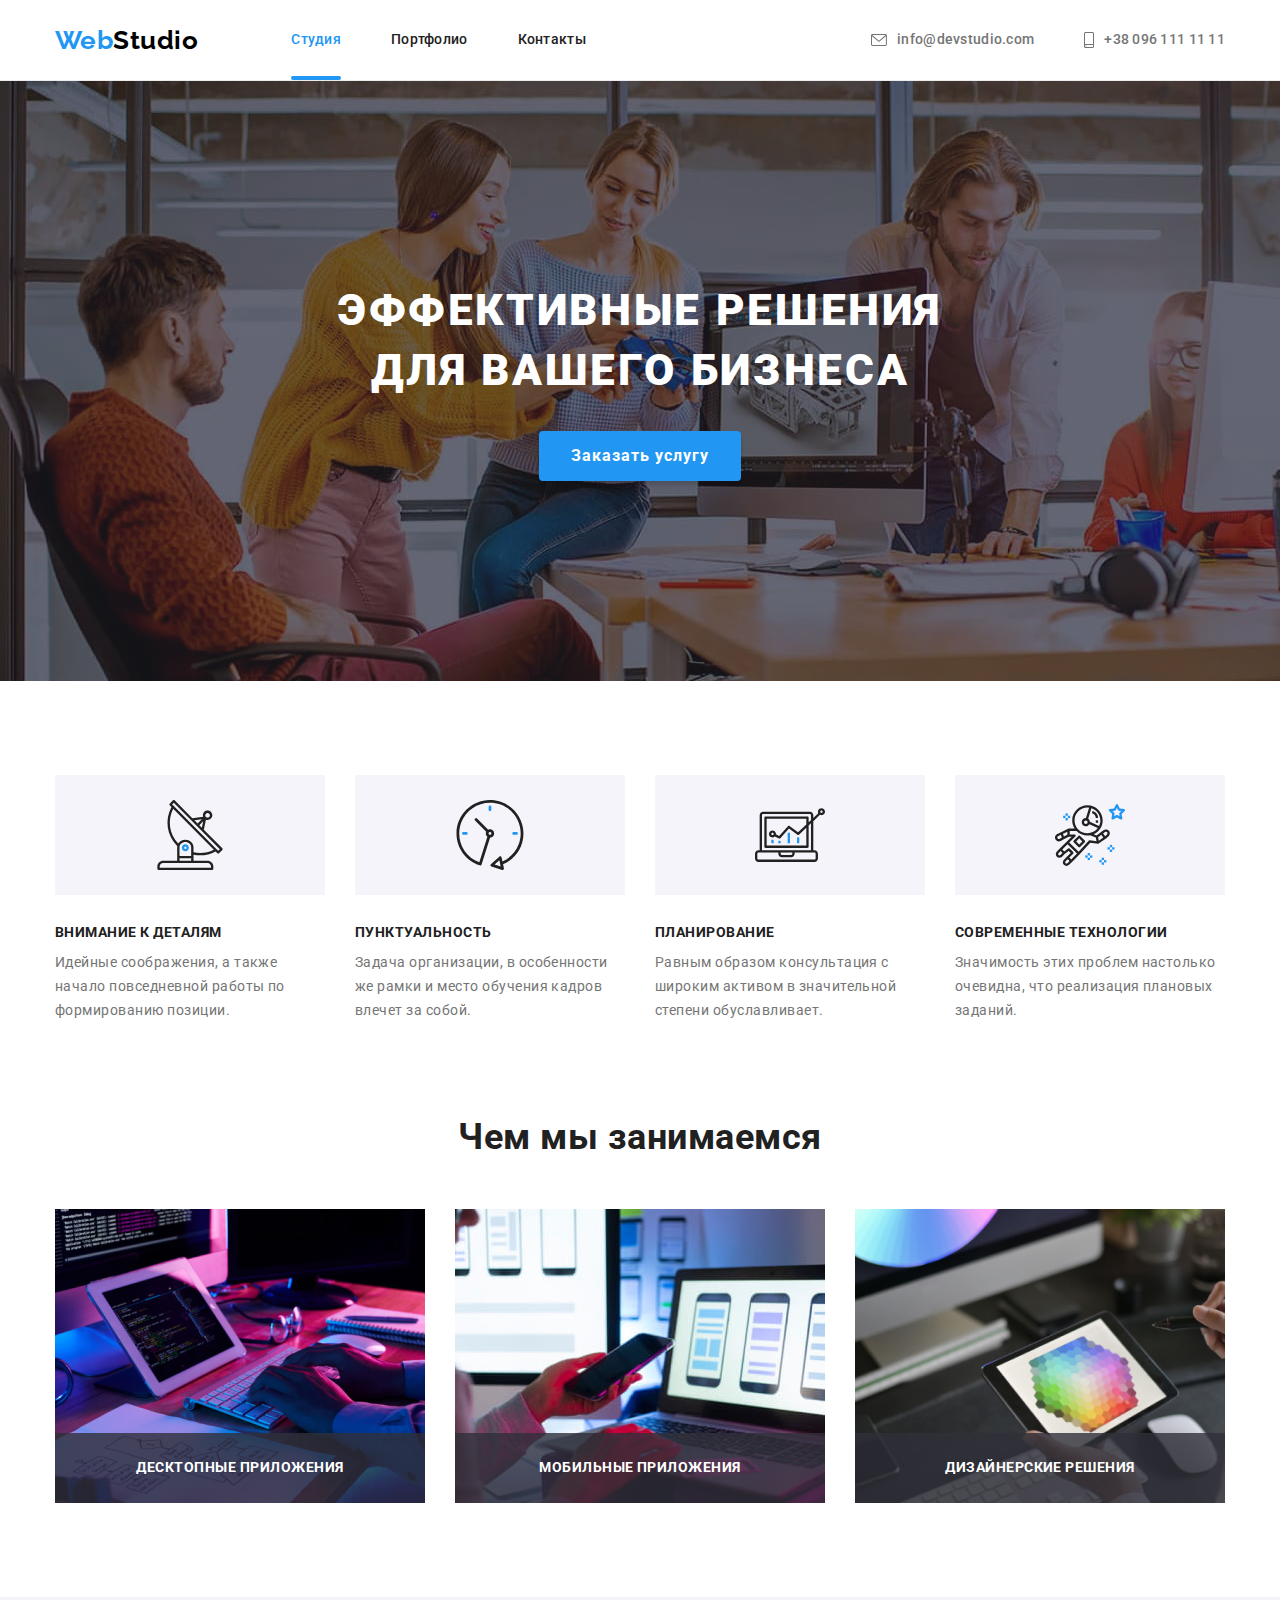
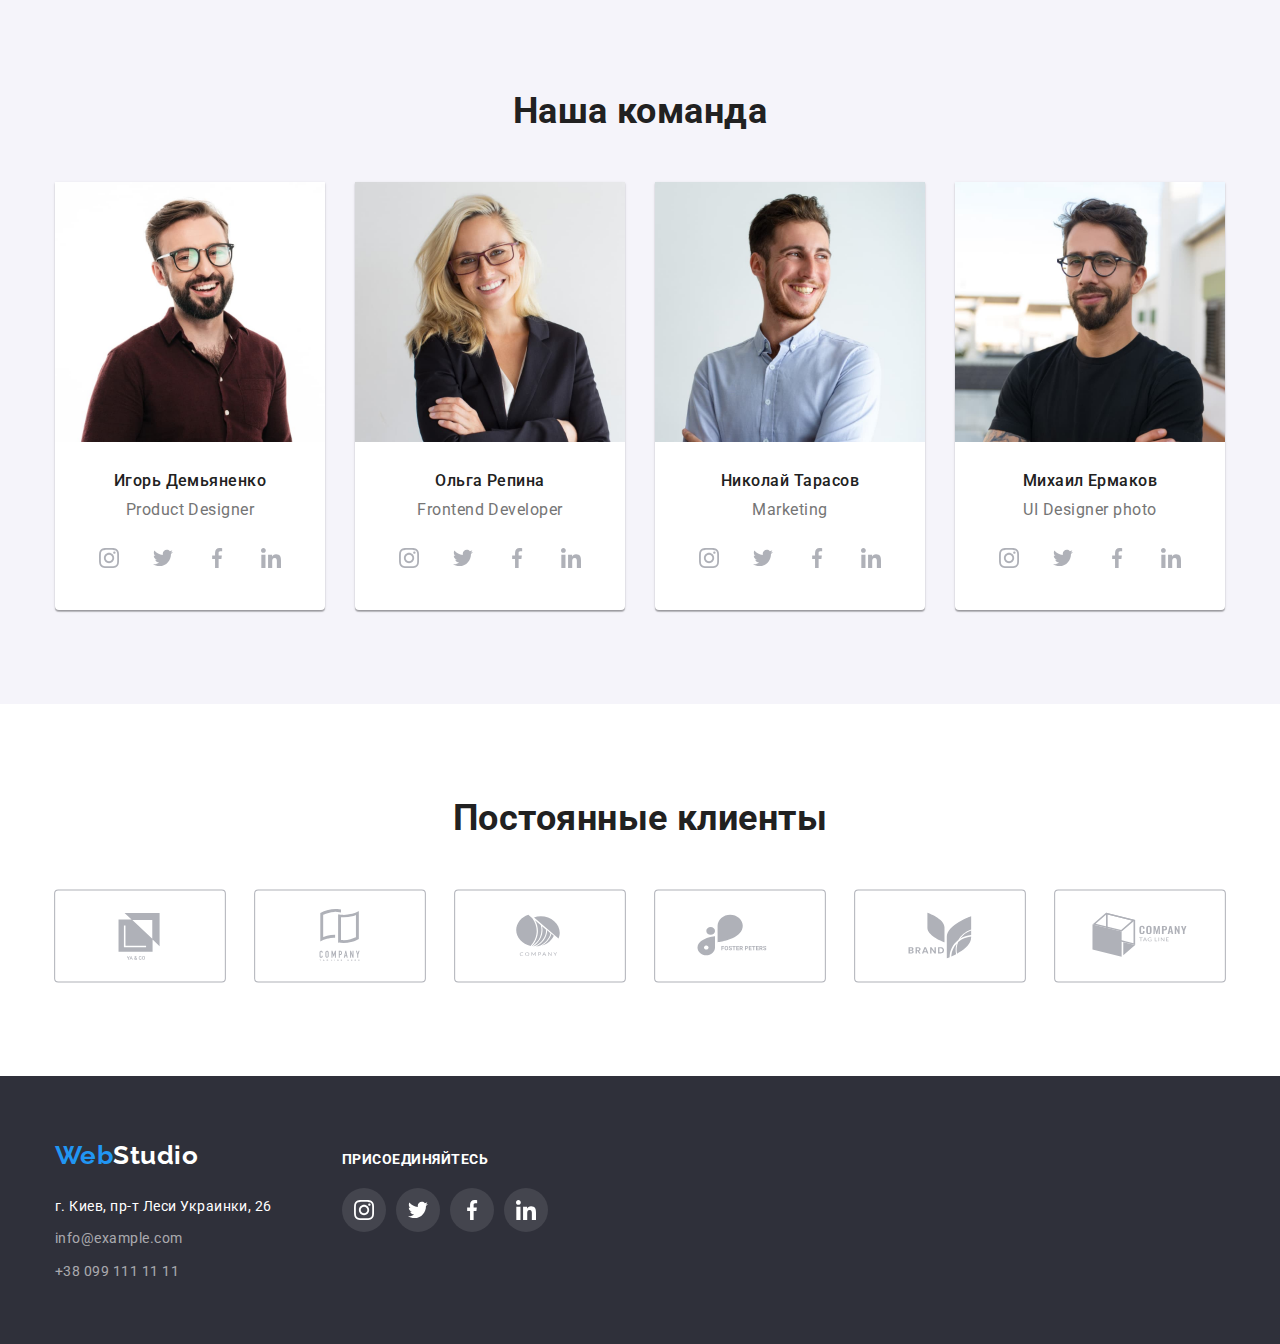
==== commit 8ec439a2: "fix 5" ====
--- a/index.html
+++ b/index.html
@@ -412,7 +412,7 @@
                   rel="noopener noreferrer"
                 >
                   г. Киев, пр-т Леси Украинки, 26</a
-                >v
+                >
               </li>
               <li class="footer-list">
                 <a class="link mail-footer" href="mailto:info@example.com"
@@ -461,16 +461,16 @@
           </ul>
         </div>
       </div>
-      <div class="backdrop is-hidden" data-modal>
-        <div class="modal">
-          <button class="button-close" type="button" data-modal-close>
-            <svg class="icon-close" width="18" height="18">
-              <use href="/images/icons.svg#icon-close"></use>
-            </svg>
-          </button>
-        </div>
+    </footer>
+    <div class="backdrop is-hidden" data-modal>
+      <div class="modal">
+        <button class="button-close" type="button" data-modal-close>
+          <svg class="icon-close" width="18" height="18">
+            <use href="images/icons.svg#icon-close"></use>
+          </svg>
+        </button>
       </div>
-      <script src="./js/modal.js"></script>
-    </footer>
+    </div>
+    <script src="./js/modal.js"></script>
   </body>
 </html>
--- a/css/styles.css
+++ b/css/styles.css
@@ -222,22 +222,22 @@
   width: 270px;
   height: 120px;
   margin-bottom: 30px;
-  background-image: url(../images/antenna.png);
+  background-image: url(../images/antenna.svg);
   background-size: 70px;
   background-repeat: no-repeat;
   background-position: center;
 }
 
 .item-adv-list.diagram::before {
-  background-image: url(../images/diagram.png);
+  background-image: url(../images/diagram.svg);
 }
 
 .item-adv-list.time::before {
-  background-image: url(../images/clock.png);
+  background-image: url(../images/clock1.svg);
 }
 
 .item-adv-list.cosmos::before {
-  background-image: url(../images/astronaut.png);
+  background-image: url(../images/astronaut.svg);
 }
 
 .advatages-list {
@@ -341,12 +341,16 @@
   width: 44px;
   height: 44px;
   border-radius: 50%;
-  transition: background-color 250ms cubic-bezier(0.4, 0, 0.2, 1);
+  transition: fill 250ms cubic-bezier(0.4, 0, 0.2, 1),
+    background-color 250ms cubic-bezier(0.4, 0, 0.2, 1);
 }
 
 .team-link:hover,
-.team-link:focus {
+.team-link:focus,
+.team-link:hover .team-icon,
+.team-link:focus .team-icon {
   background-color: var(--accent-color);
+  fill: #ffffff;
 }
 
 .team-list .team-item + .team-item {
@@ -403,6 +407,7 @@
   height: 92px;
   justify-content: center;
   align-items: center;
+  transition: border 250ms cubic-bezier(0.4, 0, 0.2, 1);
 }
 
 .clients-logo-icon {
@@ -420,7 +425,6 @@
 .clients-link:hover,
 .clients-link:focus {
   border: 1px solid var(--accent-color);
-  transition: border 250ms cubic-bezier(0.4, 0, 0.2, 1);
 }
 
 /* footer */
@@ -677,7 +681,9 @@
   background: #f5f4fa;
   border-radius: 4px;
   border: 0;
-  transition: box-shadow, background-color, 250ms cubic-bezier(0.4, 0, 0.2, 1);
+  transition: box-shadow 250ms cubic-bezier(0.4, 0, 0.2, 1),
+    background-color 250ms cubic-bezier(0.4, 0, 0.2, 1),
+    color 250ms cubic-bezier(0.4, 0, 0.2, 1);
 }
 
 .button-secondary:hover,
@@ -717,7 +723,8 @@
   height: 100%;
   top: 0;
   left: 0;
-  transition: opacity 250ms cubic-bezier(0.4, 0, 0.2, 1);
+  transition: opacity 250ms cubic-bezier(0.4, 0, 0.2, 1),
+    visibility 250ms cubic-bezier(0.4, 0, 0.2, 1);
 }
 
 .backdrop.is-hidden {
